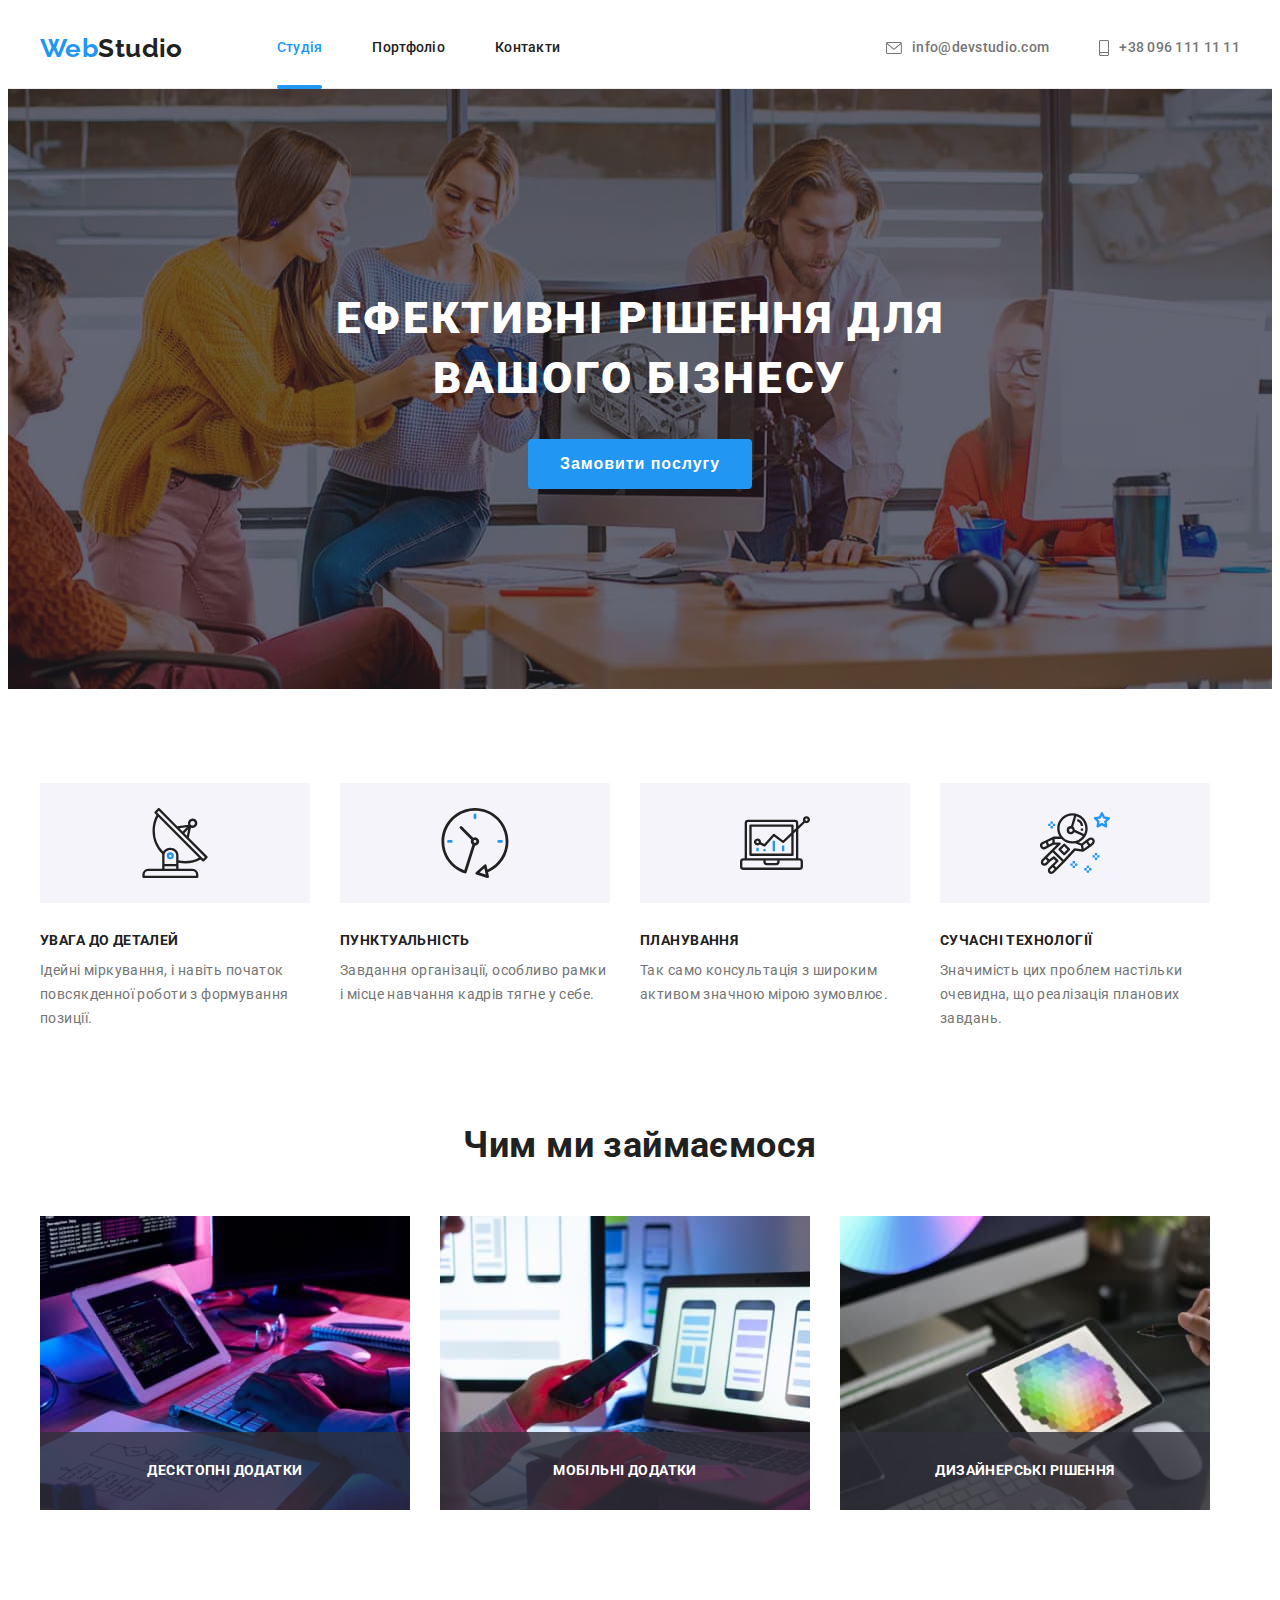
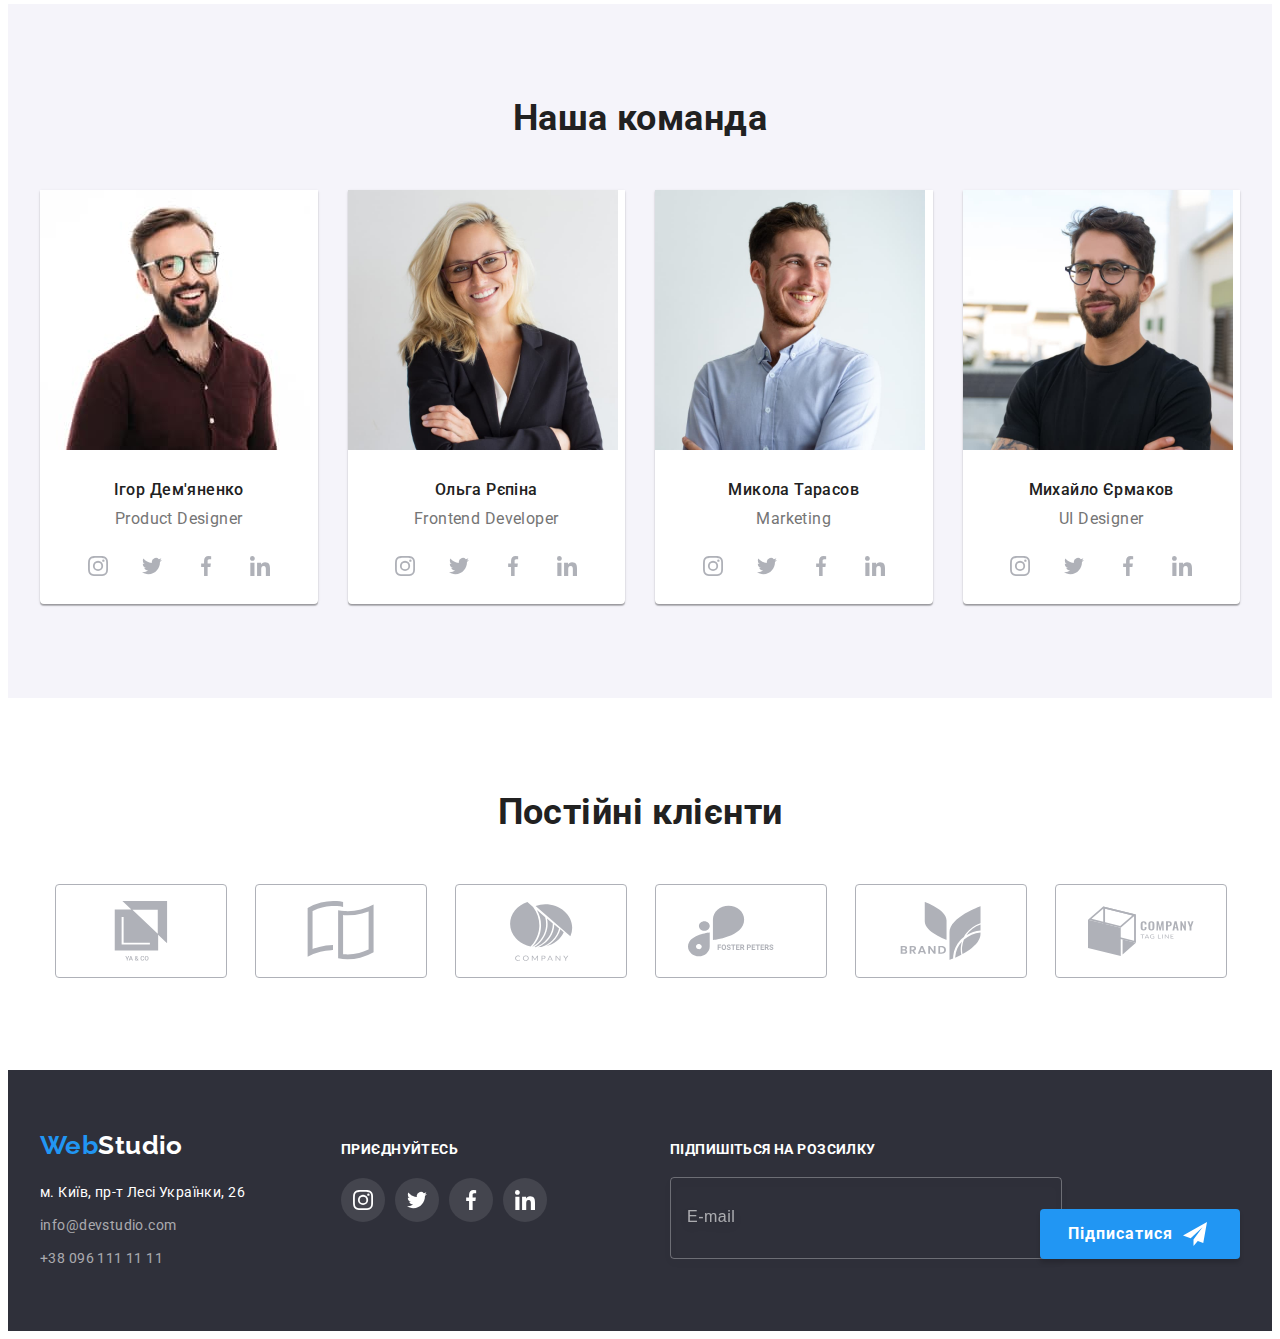
==== index.html @ bb5ab723 "work" ====
<!DOCTYPE html>
<html lang="uk">
  <head>
    <meta charset="UTF-8" />
    <meta http-equiv="X-UA-Compatible" content="IE=edge" />
    <meta name="viewport" content="width=device-width, initial-scale=1.0" />
    <title>WebStudio</title>
    <link
      href="https://fonts.googleapis.com/css2?family=Raleway:wght@700&family=Roboto:wght@400;500;700;900&display=swap"
      rel="stylesheet"
    />
    <link
      rel="stylesheet"
      href="https://cdnjs.cloudflare.com/ajax/libs/modern-normalize/1.1.0/modern-normalize.min.css"
      integrity="sha512-wpPYUAdjBVSE4KJnH1VR1HeZfpl1ub8YT/NKx4PuQ5NmX2tKuGu6U/JRp5y+Y8XG2tV+wKQpNHVUX03MfMFn9Q=="
      crossorigin="anonymous"
      referrerpolicy="no-referrer"
    />
    <link rel="stylesheet" href="./css/main.min.css" />
    <!-- <link rel="stylesheet" href="./css/styles.css" /> -->
  </head>
  <body>
    <header class="header">
      <div class="container">
        <!-- Navigation part -->
        <nav class="site-nav navigation">
          <a href="./index.html" class="logo header-logo"
            >Web<span class="logo-part">Studio</span></a
          >
          <ul class="site-nav__list list">
            <li class="item">
              <a href="./index.html" class="site-nav__link link current">Студія</a>
            </li>
            <li class="site-nav__item">
              <a href="./portfolio.html" class="site-nav__link link">Портфоліо</a>
            </li>
            <li class="site-nav__item"><a href="" class="site-nav__link link">Контакти</a></li>
          </ul>
        </nav>
        <div class="contact header-contact">
          <ul class="contact__list list">
            <li>
              <a href="mailto:info@devstudio.com" class="contact__link link">
                <svg width="16" height="12" class="contact__icons">
                  <use href="./images/icons.svg#icon-envelope"></use></svg
                >info@devstudio.com</a
              >
            </li>
            <li>
              <a href="tel:+380961111111" class="contact__link link"
                ><svg width="10" height="16" class="contact__icons">
                  <use href="./images/icons.svg#icon-smartphone"></use></svg
                >+38 096 111 11 11</a
              >
            </li>
          </ul>
        </div>
      </div>
    </header>
    <!---- Hero ---->
    <main class="main-part">
      <section class="section hero overlay">
        <div class="container">
          <h1 class="hero__title">Ефективні рішення для вашого бізнесу</h1>
          <button data-modal-open type="button" class="hero__btn">Замовити послугу</button>
        </div>
      </section>
      <!-- Features -->
      <section class="section">
        <div class="container">
          <h2 class="visually-hidden">Особливості</h2>
          <ul class="feature__list list">
            <li class="feature__item">
              <div class="feature__icon">
                <svg width="70" height="70">
                  <use href="./images/icons.svg#icon-antenna"></use>
                </svg>
              </div>
              <h3 class="feature__title">УВАГА ДО ДЕТАЛЕЙ</h3>
              <p class="feature__text">
                Ідейні міркування, і навіть початок повсякденної роботи з формування позиції.
              </p>
            </li>
            <li class="feature__item">
              <div class="feature__icon">
                <svg width="70" height="70">
                  <use href="./images/icons.svg#icon-clock"></use>
                </svg>
              </div>
              <h3 class="feature__title">ПУНКТУАЛЬНІСТЬ</h3>
              <p class="feature__text">
                Завдання організації, особливо рамки і місце навчання кадрів тягне у себе.
              </p>
            </li>
            <li class="feature__item">
              <div class="feature__icon">
                <svg width="70" height="70">
                  <use href="./images/icons.svg#icon-diagram"></use>
                </svg>
              </div>
              <h3 class="feature__title">ПЛАНУВАННЯ</h3>
              <p class="feature__text">
                Так само консультація з широким активом значною мірою зумовлює.
              </p>
            </li>
            <li class="feature__item">
              <div class="feature__icon">
                <svg width="70" height="70">
                  <use href="./images/icons.svg#icon-astronaut"></use>
                </svg>
              </div>
              <h3 class="feature__title">СУЧАСНІ ТЕХНОЛОГІЇ</h3>
              <p class="feature__text">
                Значимість цих проблем настільки очевидна, що реалізація планових завдань.
              </p>
            </li>
          </ul>
        </div>
      </section>
      <!----- Work ----->
      <section class="section work">
        <div class="container">
          <h2 class="section__title title">Чим ми займаємося</h2>
          <ul class="work-list list">
            <li class="work-list__card">
              <div class="work-list__box">
                <img src="./images/img1.jpg" alt="десктопні додатки" width="370" height="294" />
                <p class="work-list__label">Десктопні додатки</p>
              </div>
            </li>
            <li class="work-list__card">
              <div class="work-list__box">
                <img src="./images/img2.jpg" alt="мобільні додатки" width="370" height="294" />
                <p class="work-list__label">Мобільні додатки</p>
              </div>
            </li>
            <li class="work-list__card">
              <div class="work-list__box">
                <img src="./images/img3.jpg" alt="дизайнерські рішення" width="370" height="294" />
                <p class="work-list__label">Дизайнерські рішення</p>
              </div>
            </li>
          </ul>
        </div>
      </section>
      <!------ Command ------>
      <section class="section command">
        <div class="container">
          <h2 class="section__title command__title">Наша команда</h2>
          <ul class="command__list list">
            <li class="command__item">
              <img src="./images/faces/img1.jpg" alt="1 член команди" width="270" />
              <div class="user">
                <h3 class="command__member">Ігор Дем'яненко</h3>
                <p lang="en" class="command__position">Product Designer</p>
                <ul class="command-soc-list list">
                  <li class="command-soc-items">
                    <a href="#" class="command-soc-link link">
                      <svg width="20" height="20" class="command-soc-icons">
                        <use href="./images/icons.svg#icon-instagram"></use>
                      </svg>
                    </a>
                  </li>
                  <li class="command-soc-items">
                    <a href="#" class="command-soc-link link">
                      <svg width="20" height="20" class="command-soc-icons">
                        <use href="./images/icons.svg#icon-twitter"></use>
                      </svg>
                    </a>
                  </li>
                  <li class="command-soc-items">
                    <a href="#" class="command-soc-link link">
                      <svg width="20" height="20" class="command-soc-icons">
                        <use href="./images/icons.svg#icon-facebook"></use>
                      </svg>
                    </a>
                  </li>
                  <li class="command-soc-items">
                    <a href="#" class="command-soc-link link">
                      <svg width="20" height="20" class="command-soc-icons">
                        <use href="./images/icons.svg#icon-linkedin"></use>
                      </svg>
                    </a>
                  </li>
                </ul>
              </div>
            </li>
            <li class="command__item">
              <img src="./images/faces/img2.jpg" alt="2 член команди" width="270" />
              <div class="user">
                <h3 class="command__member">Ольга Рєпіна</h3>
                <p lang="en" class="command__position">Frontend Developer</p>

                <ul class="command-soc-list list">
                  <li class="command-soc-items">
                    <a href="#" class="command-soc-link link">
                      <svg width="20" height="20" class="command-soc-icons">
                        <use href="./images/icons.svg#icon-instagram"></use>
                      </svg>
                    </a>
                  </li>
                  <li class="command-soc-items">
                    <a href="#" class="command-soc-link link">
                      <svg width="20" height="20" class="command-soc-icons">
                        <use href="./images/icons.svg#icon-twitter"></use>
                      </svg>
                    </a>
                  </li>
                  <li class="command-soc-items">
                    <a href="#" class="command-soc-link link">
                      <svg width="20" height="20" class="command-soc-icons">
                        <use href="./images/icons.svg#icon-facebook"></use>
                      </svg>
                    </a>
                  </li>
                  <li class="command-soc-items">
                    <a href="#" class="command-soc-link link">
                      <svg width="20" height="20" class="command-soc-icons">
                        <use href="./images/icons.svg#icon-linkedin"></use>
                      </svg>
                    </a>
                  </li>
                </ul>
              </div>
            </li>
            <li class="command__item">
              <img src="./images/faces/img3.jpg" alt="3 член команди" width="270" />
              <div class="user">
                <h3 class="command__member">Микола Тарасов</h3>
                <p lang="en" class="command__position">Marketing</p>

                <ul class="command-soc-list list">
                  <li class="command-soc-items">
                    <a href="#" class="command-soc-link link">
                      <svg width="20" height="20" class="command-soc-icons">
                        <use href="./images/icons.svg#icon-instagram"></use>
                      </svg>
                    </a>
                  </li>
                  <li class="command-soc-items">
                    <a href="#" class="command-soc-link link">
                      <svg width="20" height="20" class="command-soc-icons">
                        <use href="./images/icons.svg#icon-twitter"></use>
                      </svg>
                    </a>
                  </li>
                  <li class="command-soc-items">
                    <a href="#" class="command-soc-link link">
                      <svg width="20" height="20" class="command-soc-icons">
                        <use href="./images/icons.svg#icon-facebook"></use>
                      </svg>
                    </a>
                  </li>
                  <li class="command-soc-items">
                    <a href="#" class="command-soc-link link">
                      <svg width="20" height="20" class="command-soc-icons">
                        <use href="./images/icons.svg#icon-linkedin"></use>
                      </svg>
                    </a>
                  </li>
                </ul>
              </div>
            </li>
            <li class="command__item">
              <img src="./images/faces/img4.jpg" alt="4 член команди" width="270" />
              <div class="user">
                <h3 class="command__member">Михайло Єрмаков</h3>
                <p lang="en" class="command__position">UI Designer</p>

                <ul class="command-soc-list list">
                  <li class="command-soc-items">
                    <a href="#" class="command-soc-link link">
                      <svg width="20" height="20" class="command-soc-icons">
                        <use href="./images/icons.svg#icon-instagram"></use>
                      </svg>
                    </a>
                  </li>
                  <li class="command-soc-items">
                    <a href="#" class="command-soc-link link">
                      <svg width="20" height="20" class="command-soc-icons">
                        <use href="./images/icons.svg#icon-twitter"></use>
                      </svg>
                    </a>
                  </li>
                  <li class="command-soc-items">
                    <a href="#" class="command-soc-link link">
                      <svg width="20" height="20" class="command-soc-icons">
                        <use href="./images/icons.svg#icon-facebook"></use>
                      </svg>
                    </a>
                  </li>
                  <li class="command-soc-items">
                    <a href="#" class="command-soc-link link">
                      <svg width="20" height="20" class="command-soc-icons">
                        <use href="./images/icons.svg#icon-linkedin"></use>
                      </svg>
                    </a>
                  </li>
                </ul>
              </div>
            </li>
          </ul>
        </div>
      </section>
      <!----- Regular customers ----->
      <section class="section clients">
        <div class="container">
          <h2 class="section__title">Постійні клієнти</h2>
          <ul class="clients__list list">
            <li class="clients__item">
              <a href="#" class="clients__link link"
                ><svg width="106" height="60" class="clients__icons">
                  <use href="./images/icons.svg#icon-client-1"></use></svg
              ></a>
            </li>
            <li class="clients__item">
              <a href="#" class="clients__link link"
                ><svg width="106" height="60" class="clients__icons">
                  <use href="./images/icons.svg#icon-client-2"></use></svg
              ></a>
            </li>
            <li class="clients__item">
              <a href="#" class="clients__link link"
                ><svg width="106" height="60" class="clients__icons">
                  <use href="./images/icons.svg#icon-client-3"></use></svg
              ></a>
            </li>
            <li class="clients__item">
              <a href="#" class="clients__link link"
                ><svg width="106" height="60" class="clients__icons">
                  <use href="./images/icons.svg#icon-client-4"></use></svg
              ></a>
            </li>
            <li class="clients__item">
              <a href="#" class="clients__link link"
                ><svg width="106" height="60" class="clients__icons">
                  <use href="./images/icons.svg#icon-client-5"></use></svg
              ></a>
            </li>
            <li class="clients__item">
              <a href="#" class="clients__link link"
                ><svg width="106" height="60" class="clients__icons">
                  <use href="./images/icons.svg#icon-client-6"></use></svg
              ></a>
            </li>
          </ul>
        </div>
      </section>
    </main>
    <!-- Футер -->
    <footer class="footer">
      <div class="container container-position">
        <div class="address position">
          <a href="./index.html" class="logo footer-logo"
            >Web<span class="logo-part logo-part--secondary-color">Studio</span></a
          >
          <address class="address">
            <ul class="address__list list">
              <li>
                <a
                  href="https://goo.gl/maps/gvaD3csY2YhePkUS9"
                  target="_blank"
                  rel="noreferrer noopener"
                  class="address__location"
                  >м. Київ, пр-т Лесі Українки, 26
                </a>
              </li>
              <li>
                <a href="mailto:info@devstudio.com" class="footer-contact">info@devstudio.com</a>
              </li>
              <li><a href="tel:+380961111111" class="footer-contact">+38 096 111 11 11</a></li>
            </ul>
          </address>
        </div>

        <div class="social-links">
          <h3 class="social-title">Приєднуйтесь</h3>
          <ul class="social-list list">
            <li class="social-items">
              <a href="#" class="social-link link">
                <svg width="20" height="20" class="social-icons">
                  <use href="./images/icons.svg#icon-instagram"></use>
                </svg>
              </a>
            </li>
            <li class="social-items">
              <a href="#" class="social-link link">
                <svg width="20" height="20" class="social-icons">
                  <use href="./images/icons.svg#icon-twitter"></use>
                </svg>
              </a>
            </li>
            <li class="social-items">
              <a href="#" class="social-link link">
                <svg width="20" height="20" class="social-icons">
                  <use href="./images/icons.svg#icon-facebook"></use>
                </svg>
              </a>
            </li>
            <li class="social-items">
              <a href="#" class="social-link link">
                <svg width="20" height="20" class="social-icons">
                  <use href="./images/icons.svg#icon-linkedin"></use>
                </svg>
              </a>
            </li>
          </ul>
        </div>
        <!--------- Форма розсилки ------->
        <div class="subscribe footer-subscribe">
          <form class="subscribe__form">
            <label for="email" class="subscribe__field">
              <b class="subscribe__label">Підпишіться на розсилку</b>
              <input class="subscribe__input" type="email" name="email" placeholder="E-mail"
            /></label>
            <button class="submit-btn" type="submit">
              Підписатися
              <svg width="24" height="24" class="submit-icon">
                <use href="./images/icons.svg#icon-send"></use>
              </svg>
            </button>
          </form>
        </div>
      </div>
    </footer>
    <!---------- Backdrop -------->
    <div class="backdrop is-hidden" data-modal>
      <div class="modal">
        <button data-modal-close type="button" class="close-tag">
          <svg width="18" height="18" class="close-icon">
            <use href="./images/icons.svg#icon-close"></use>
          </svg>
        </button>
        <h3 class="modal-heading">Залиште свої дані, ми вам передзвонимо</h3>
        <form class="form" autocomplete="off">
          <div class="modal-input-group">
            <label class="input-label" for="name">Ім'я</label>
            <div class="modal-input-wrapper">
              <input type="name" class="modal-input" name="name" id="name" />
              <svg width="18" height="18" class="modal-input-icon">
                <use href="./images/icons.svg#icon-person"></use>
              </svg>
            </div>
          </div>

          <div class="modal-input-group">
            <label class="input-label" for="email">Пошта</label>
            <div class="modal-input-wrapper">
              <input type="email" class="modal-input" name="email" id="email" />
              <svg width="18" height="18" class="modal-input-icon">
                <use href="./images/icons.svg#icon-email"></use>
              </svg>
            </div>
          </div>

          <div class="modal-input-group">
            <label class="input-label" for="tel">Телефон</label>
            <div class="modal-input-wrapper">
              <input type="tel" class="modal-input" name="tel" id="tel" />
              <svg width="18" height="18" class="modal-input-icon">
                <use href="./images/icons.svg#icon-phone"></use>
              </svg>
            </div>
          </div>
          <div class="modal-input-group textarea-input">
            <label class="input-label" for="comment">Коментар</label>
            <textarea
              class="modal-text"
              name="comment"
              id="comment"
              placeholder="Введіть текст"
            ></textarea>
          </div>
          <div class="modal-checkbox-group">
            <label class="checkbox-label">
              <input class="checkbox-input" type="checkbox" name="checkbox-input" checked />
              <span class="icon"></span>Погоджуюся з розсилкою та приймаю
              <span class="policy-link"
                ><a href="#" class="checkbox-link"> Умови договору</a></span
              ></label
            >
          </div>
          <button class="modal-submit-btn" type="submit">Відправити</button>
        </form>
      </div>
    </div>
    <script src="./js/modal.js"></script>
  </body>
</html>
---- css/main.min.css ----
p,h1,h2,h3,h4,h5,h6{margin:0px}ul{margin:0px}.list{margin:0px;padding:0px;list-style:none}.link{text-decoration:none;color:inherit}img{display:block;max-width:100%;height:auto}body{color:var(--primary-text-color);background-color:var(--main-background-color);font-family:"Roboto","Raleway",sans-serif;font-size:14px;line-height:1.71;letter-spacing:.03em}:root{--primary-text-color: #212121;--secondary-text-color: #ffffff;--third-text-color: #afb1b8;--accent-color: #2196f3;--text-color: #757575;--main-background-color: #ffffff;--secondary-background-color: #2f303a;--third-background-color: #f5f4fa;--label-background-color: rgba(47, 48, 58, 0.8);--border-color: #eeeeee;--info-color: rgba(255, 255, 255, 0.6);--cubic-bezier: 250ms cubic-bezier(0.4, 0, 0.2, 1);--main-padding: 94px}.visually-hidden{position:absolute;width:1px;height:1px;margin:-1px;border:0;padding:0;white-space:nowrap;overflow:hidden}.header{border-bottom:1px solid #ececec}.header .container{display:flex;align-items:center}.header-contact{margin-left:auto}.contact__list{display:flex;gap:50px}.contact__link{color:var(--text-color);text-decoration:none;font-weight:500;line-height:1.14;letter-spacing:.02em;display:flex;padding:32px 0;align-items:center;transition:color var(--cubic-bezier)}.contact__link:hover,.contact__link:focus{color:var(--accent-color)}.contact__icons{fill:currentColor;margin-right:10px}.logo{color:var(--accent-color);text-decoration:none;font-family:"Raleway";font-weight:700;font-size:26px;line-height:1.19}.header-logo{display:flex;margin-right:94px}.logo-part{color:var(--primary-text-color);text-decoration:none}.logo-part--secondary-color{color:var(--secondary-text-color)}.footer-logo{display:block;margin-bottom:20px}.navigation{display:flex;align-items:center}.site-nav__list{display:flex}.site-nav__list>li:not(:last-child){margin-right:50px}.site-nav__link{font-weight:500;line-height:1.14;letter-spacing:.02em;display:block;padding:32px 0;transition:color var(--cubic-bezier)}.site-nav__link:hover,.site-nav__link:focus{color:var(--accent-color)}.current{color:var(--accent-color);position:relative}.current::after{content:"";position:absolute;bottom:-1px;right:0;width:100%;height:4px;background-color:var(--accent-color);border-radius:2px}.container{width:1200px;padding:0px 15px;margin:0 auto}.section{padding:var(--main-padding) 0}.section__link{font-weight:500;line-height:1.14;letter-spacing:.02em}.section__title{font-size:36px;line-height:1.16;text-align:center;margin-bottom:50px}.buttons-list{list-style:none;display:flex;justify-content:center;padding:0;margin-bottom:50px;gap:8px}.btn{border-radius:4px;border:none;padding:6px 22px;color:var(--primary-text-color);background:var(--third-background-color);cursor:pointer;font-size:16px;line-height:1.62;font-weight:500;font-family:inherit;transition:color var(--cubic-bezier),background var(--cubic-bezier),box-shadow var(--cubic-bezier)}.btn:hover,.btn:focus{color:var(--secondary-text-color);background:var(--accent-color);box-shadow:0px 3px 1px rgba(0,0,0,.1),0px 1px 2px rgba(0,0,0,.08),0px 2px 2px rgba(0,0,0,.12)}.hero{background-color:var(--secondary-background-color);padding:200px 0}.hero__title{color:var(--secondary-text-color);font-weight:900;font-size:44px;line-height:1.36;text-align:center;letter-spacing:.06em;text-transform:uppercase;display:block;margin:0 auto;max-width:696px;margin-bottom:30px}.hero__btn{border:none;color:var(--secondary-text-color);background-color:var(--accent-color);font-weight:700;font-size:16px;line-height:1.88;letter-spacing:.06em;border-radius:4px;cursor:pointer;display:block;margin:0 auto;padding:10px 32px}.overlay{background:#c4c4c4;max-width:1600px;margin-left:auto;margin-right:auto;background-image:linear-gradient(to right, rgba(47, 48, 58, 0.4), rgba(47, 48, 58, 0.4)),url(../images/overlay.jpg);background-size:cover;background-position:center;background-repeat:no-repeat}.feature__list{display:flex}.feature__item:not(:last-child){margin-right:30px}.feature__icon{background-color:var(--third-background-color);width:270px;height:120px;margin-bottom:30px;display:flex;justify-content:center;align-items:center}.feature__title{font-size:14px;line-height:1.14;text-transform:uppercase;margin-bottom:10px}.feature__text{color:var(--text-color);max-width:270px}.work{padding-top:0px}.work-list{display:flex}.work-list>li:not(:last-child){margin-right:30px}.work-list__box{position:relative}.work-list__label{position:absolute;bottom:0;padding-top:27px;padding-bottom:27px;width:100%;font-weight:700;font-size:14px;line-height:1,14;text-align:center;letter-spacing:.03em;text-transform:uppercase;color:#fff;background-color:var(--label-background-color)}.command{background-color:#f5f4fa}.command__member{font-weight:500;font-size:16px;line-height:1.19;text-align:center;margin-bottom:10px}.command__position{color:var(--text-color);font-size:16px;line-height:1.19;text-align:center;margin-bottom:16px}.command__item{background-color:var(--main-background-color);flex-basis:calc((100% - 60px)/3);box-shadow:0px 1px 3px rgba(0,0,0,.12),0px 1px 1px rgba(0,0,0,.14),0px 2px 1px rgba(0,0,0,.2);border-radius:0px 0px 4px 4px}.user{padding-top:30px;padding-bottom:16px}.command-soc-list{display:flex;justify-content:center;align-items:center;gap:10px}.command-soc-items{width:44px;height:44px}.command-soc-link{fill:#afb1b8;width:100%;height:100%;border-radius:50%;background-color:var(--secondary-text-color);display:flex;justify-content:center;align-items:center;transition:background-color var(--cubic-bezier),fill var(--cubic-bezier)}.command-soc-link:hover,.command-soc-link:focus{background-color:var(--accent-color);fill:var(--secondary-text-color)}.command__list{display:flex}.command__list>li:not(:last-child){margin-right:30px}.clients{background-color:var(--main-background-color)}.clients__list{display:flex;justify-content:center;align-items:center;gap:30px}.clients__item{width:170px;height:92px}.clients__link{width:100%;height:100%;display:flex;justify-content:center;align-items:center;fill:var(--third-text-color);border:1px solid var(--third-text-color);border-radius:4px;transition:border-color var(--cubic-bezier),fill var(--cubic-bezier)}.clients__link:hover,.clients__link:focus,.clients__link:hover .clients-icons,.clients__link:focus .clients-icons{border-color:var(--accent-color);fill:var(--accent-color)}.footer{background:var(--secondary-background-color);padding:60px 0}.container-position{display:flex;align-items:baseline}.position{justify-content:center;align-items:center;min-width:231px;margin-right:70px}.address{font-style:normal}.address__list{display:flex;flex-direction:column;gap:9px}.address__location{color:var(--secondary-text-color);text-decoration:none}.footer-contact{color:var(--info-color);text-decoration:none;transition:color var(--cubic-bezier)}.footer-contact:hover,.footer-contact:focus{color:var(--accent-color)}.social-title{font-size:14px;line-height:1.14;text-transform:uppercase;color:var(--secondary-text-color);margin-bottom:20px}.social-list{display:flex;gap:10px}.social-items{width:44px;height:44px;background-color:rgba(255,255,255,.1);border-radius:50%}.social-link{width:100%;height:100%;border-radius:50%;display:flex;justify-content:center;align-items:center;margin-top:72px 0;transition:background-color var(--cubic-bezier)}.social-link:hover,.social-link:focus{background-color:var(--accent-color)}.social-icons{fill:var(--secondary-text-color)}.footer-subscribe{margin-right:0;margin-left:auto}.subscribe__form{position:relative;display:inline-flex;flex-direction:column;min-width:570px}.subscribe__field{display:flex;flex-direction:column}.subscribe__label{margin-bottom:20px;font-size:14px;line-height:1.15;letter-spacing:.03em;text-transform:uppercase;color:var(--secondary-text-color)}.subscribe__input{display:block;padding:15px 16px;margin-right:12px;max-width:358px;min-height:50px;background-color:rgba(0,0,0,0);border:1px solid rgba(255,255,255,.3);filter:drop-shadow(0px 4px 4px rgba(0, 0, 0, 0.15));border-radius:4px;color:var(--secondary-text-color)}.subscribe__input::-moz-placeholder{font-size:16px;line-height:1.25;display:flex;align-items:center;letter-spacing:.03em;color:rgba(255,255,255,.6)}.subscribe__input:-ms-input-placeholder{font-size:16px;line-height:1.25;display:flex;align-items:center;letter-spacing:.03em;color:rgba(255,255,255,.6)}.subscribe__input::placeholder{font-size:16px;line-height:1.25;display:flex;align-items:center;letter-spacing:.03em;color:rgba(255,255,255,.6)}.submit-btn{position:absolute;right:0;bottom:0;width:200px;height:50px;padding:10px 28px;font-family:inherit;font-weight:700;font-size:16px;line-height:1.88;letter-spacing:.06em;align-items:center;text-align:center;cursor:pointer;color:var(--secondary-text-color);background-color:var(--accent-color);box-shadow:0px 4px 4px rgba(0,0,0,.15);border:rgba(0,0,0,0);border-radius:4px;display:flex;transition:background-color var(--cubic-bezier)}.submit-btn:hover,.submit-btn:focus{background-color:blue}.submit-icon{fill:currentColor;margin-left:10px}.backdrop{position:fixed;top:0;left:0;width:100%;height:100%;background-color:rgba(0,0,0,.2);opacity:1;visibility:visible;transition:opacity var(--cubic-bezier),visibility var(--cubic-bezier)}.modal{position:absolute;top:50%;left:50%;transform:translate(-50%, -50%) scale(1) rotate(0);transition:transform var(--cubic-bezier);padding:40px;width:528px;background-color:var(--main-background-color);box-shadow:0px 1px 3px rgba(0,0,0,.12),0px 1px 1px rgba(0,0,0,.14),0px 2px 1px rgba(0,0,0,.2);border-radius:4px}.modal-heading{font-size:20px;line-height:1.15;text-align:center;letter-spacing:.03em;color:var(--primary-text-color);margin-bottom:12px}.backdrop.is-hidden .modal{transform:translate(-50%, -50%) scale(0) rotate(-180deg)}.close-tag{position:absolute;width:30px;height:30px;top:8px;right:8px;border:1px solid rgba(0,0,0,.1);border-radius:50%;display:flex;justify-content:center;align-items:center;background-color:var(--main-background-color);transition:fill var(--cubic-bezier)}.close-tag:hover,.close-tag:focus{fill:var(--accent-color)}.is-hidden{opacity:0;pointer-events:none;visibility:hidden}.modal-input-group{margin-bottom:10px}.modal-input-group label{display:block;margin-bottom:4px}.input-label{display:block;width:100%;bottom:0;font-size:12px;line-height:1.16;letter-spacing:.01em;color:var(--text-color)}.modal-input{display:inline-block;width:100%;height:40px;border:1px solid rgba(33,33,33,.2);border-radius:4px;outline:none;padding-left:42px;transition:border-color var(--cubic-bezier)}.modal-input:focus,.modal-input:focus+.modal-input-icon{border-color:var(--accent-color);fill:var(--accent-color)}.textarea-input{margin-bottom:20px}.modal-text{display:block;width:100%;height:120px;resize:none;padding:12px 16px;border:1px solid rgba(33,33,33,.2);border-radius:4px;outline:none;transition:border-color var(--cubic-bezier)}.modal-text:focus{border-color:var(--accent-color)}.modal-input-wrapper{position:relative}.modal-input-icon{position:absolute;top:50%;left:12px;transform:translateY(-50%);transition:fill var(--cubic-bezier)}.modal-checkbox-group{margin-bottom:30px}.checkbox-link{color:var(--accent-color);margin-left:2px}.checkbox-input{-webkit-appearance:none;-moz-appearance:none;appearance:none;position:absolute;transition:border-color var(--cubic-bezier),background-color var(--cubic-bezier)}.checkbox-input:checked+.icon{border-color:var(--accent-color);background-color:var(--accent-color);background-image:url("../images/icon-check.svg");background-size:contain;background-origin:border-box}.checkbox-label{display:flex;align-items:center;justify-content:center;font-weight:400;color:var(--text-color)}.icon{display:inline-block;width:16px;height:15px;border:2px solid #000;border-radius:4px;margin-right:10px;transition:background-image var(--cubic-bezier)}.modal-submit-btn{width:200px;height:50px;padding:10px 52px;font-weight:700;font-size:16px;line-height:1.88;letter-spacing:.06em;color:var(--secondary-text-color);background-color:var(--accent-color);box-shadow:0px 4px 4px rgba(0,0,0,.15);border:rgba(0,0,0,0);border-radius:4px;cursor:pointer;display:block;margin:0 auto}/*# sourceMappingURL=main.min.css.map */
---- css/styles.css ----
:root {
  --primary-text-color: #212121;
  --secondary-text-color: #ffffff;
  --third-text-color: #afb1b8;
  --accent-color: #2196f3;
  --text-color: #757575;
  --main-background-color: #ffffff;
  --secondary-background-color: #2f303a;
  --third-background-color: #f5f4fa;
  --label-background-color: rgba(47, 48, 58, 0.8);
  --border-color: #eeeeee;
  --info-color: rgba(255, 255, 255, 0.6);

  --cubic-bezier: 250ms cubic-bezier(0.4, 0, 0.2, 1);

  --main-padding: 94px;
}
/* ----- Reset ---- */

.list {
  margin: 0px;
  padding: 0px;
  list-style: none;
}
.link {
  text-decoration: none;
  color: inherit;
}
img {
  display: block;
  max-width: 100%;
  height: auto;
}
body {
  color: var(--primary-text-color);
  background-color: var(--main-background-color);

  font-family: 'Roboto', 'Raleway', sans-serif;
  font-size: 14px;
  line-height: 1.71;
  letter-spacing: 0.03em;
}
/* -------- universal classes ------------*/
.container {
  width: 1200px;
  padding: 0px 15px;
  margin: 0 auto;
}

.nav-link,
.section-link {
  font-weight: 500;
  line-height: 1.14;
  letter-spacing: 0.02em;
}
.section {
  padding: var(--main-padding) 0;
}
.section-title {
  font-size: 36px;
  line-height: 1.16;
  text-align: center;
  margin-bottom: 50px;
}
.feature-title,
.social-title {
  font-size: 14px;
  line-height: 1.14;
  text-transform: uppercase;
  margin-bottom: 10px;
}
.buttons-list {
  list-style: none;
  display: flex;
  justify-content: center;
  padding: 0;
  margin-bottom: 50px;
  gap: 8px;
}
/* .buttons-list > li:not(:last-child) {
  margin-right: 8px;
} */

/* ------ Hide headers -------*/
.visually-hidden {
  position: absolute;
  width: 1px;
  height: 1px;
  margin: -1px;
  border: 0;
  padding: 0;
  white-space: nowrap;
  overflow: hidden;
}
/* --------- Header ----------*/

/* ------ Navigation part ------- */
.nav {
  display: flex;
  align-items: center;
}

.nav-list {
  display: flex;
}

.nav-list > li:not(:last-child) {
  margin-right: 50px;
}

.nav-link {
  display: block;
  padding: 32px 0;
  transition: color var(--cubic-bezier);
}
.nav-link:hover,
.nav-link:focus {
  color: var(--accent-color);
}
.nav-link.current {
  color: var(--accent-color);
}
.current::after {
  content: '';
  position: absolute;
  bottom: -1px;
  right: 0;
  width: 100%;
  height: 4px;
  background-color: var(--accent-color);
  border-radius: 2px;
}
/* ------- Hero -------- */
.hero {
  background-color: var(--secondary-background-color);
  padding: 200px 0;
}
.hero-title {
  color: var(--secondary-text-color);
  font-weight: 900;
  font-size: 44px;
  line-height: 1.36;
  text-align: center;
  letter-spacing: 0.06em;
  text-transform: uppercase;

  display: block;
  margin: 0 auto;
  max-width: 696px;
  margin-bottom: 30px;
}
.hero-btn {
  border: none;
  color: var(--secondary-text-color);
  background-color: var(--accent-color);

  font-weight: 700;
  font-size: 16px;
  line-height: 1.88;
  letter-spacing: 0.06em;
  border-radius: 4px;

  cursor: pointer;
  display: block;
  margin: 0 auto;
  padding: 10px 32px;
}

/* ----- Overlay ------ */
.overlay {
  background: #c4c4c4;
  max-width: 1600px;
  margin-left: auto;
  margin-right: auto;
  background-image: linear-gradient(to right, rgba(47, 48, 58, 0.4), rgba(47, 48, 58, 0.4)),
    url(../images/overlay.jpg);
  background-size: cover;
  background-position: center;
  background-repeat: no-repeat;
}
/* ------- Work -------- */
.work {
  padding-top: 0px;
}
.work-list {
  display: flex;
}
.work-list > li:not(:last-child) {
  margin-right: 30px;
}
.img-box {
  position: relative;
}
.label {
  position: absolute;
  bottom: 0;
  padding-top: 27px;
  padding-bottom: 27px;
  width: 100%;
  font-weight: 700;
  font-size: 14px;
  line-height: 1, 14;
  text-align: center;
  letter-spacing: 0.03em;
  text-transform: uppercase;

  color: #ffffff;
  background-color: var(--label-background-color);
}

/* -------- Features --------------- */
.features-list {
  display: flex;
}
.feature-item:not(:last-child) {
  margin-right: 30px;
}
.feature-svg {
  background-color: var(--third-background-color);
  width: 270px;
  height: 120px;
  margin-bottom: 30px;
  display: flex;
  justify-content: center;
  align-items: center;
}
.feature-text {
  color: var(--text-color);
  max-width: 270px;
}
/* ---------------- Command ------------------ */
.command {
  background-color: #f5f4fa;
}
.user {
  padding-top: 30px;
  padding-bottom: 16px;
}
.command-member {
  font-weight: 500;
  font-size: 16px;
  line-height: 1.19;
  text-align: center;
}
.command-position {
  color: var(--text-color);
  font-size: 16px;
  line-height: 1.19;
  text-align: center;
  margin-bottom: 16px;
}
.command-soc-list {
  display: flex;
  justify-content: center;
  align-items: center;
  gap: 10px;
}
.command-soc-items {
  width: 44px;
  height: 44px;
}
.command-soc-link {
  fill: #afb1b8;
  width: 100%;
  height: 100%;
  border-radius: 50%;
  background-color: var(--secondary-text-color);
  display: flex;
  justify-content: center;
  align-items: center;

  transition: background-color var(--cubic-bezier), fill var(--cubic-bezier);
}
.command-soc-link:hover,
.command-soc-link:focus {
  background-color: var(--accent-color);
  fill: var(--secondary-text-color);
}
.command-list {
  display: flex;
}
.command-list > li:not(:last-child) {
  margin-right: 30px;
}
.command-item {
  background-color: var(--main-background-color);
  flex-basis: calc((100% - 60px) / 3);
  box-shadow: 0px 1px 3px rgba(0, 0, 0, 0.12), 0px 1px 1px rgba(0, 0, 0, 0.14),
    0px 2px 1px rgba(0, 0, 0, 0.2);
  border-radius: 0px 0px 4px 4px;
}
.command-member {
  margin-bottom: 10px;
}

/* ------- Buttons ---------- */
.btn {
  border-radius: 4px;
  border: none;
  padding: 6px 22px;
  color: var(--primary-text-color);
  background: var(--third-background-color);
  cursor: pointer;
  font-size: 16px;
  line-height: 1.62;
  font-weight: 500;
  font-family: inherit;

  transition: color var(--cubic-bezier), background var(--cubic-bezier),
    box-shadow var(--cubic-bezier);
}
.btn:hover,
.btn:focus {
  color: var(--secondary-text-color);
  background: var(--accent-color);
  box-shadow: 0px 3px 1px rgba(0, 0, 0, 0.1), 0px 1px 2px rgba(0, 0, 0, 0.08),
    0px 2px 2px rgba(0, 0, 0, 0.12);
}
/*------- Regular customers -------*/
.clients {
  background-color: var(--main-background-color);
}
.clients-list {
  display: flex;
  justify-content: center;
  align-items: center;
  gap: 30px;
}
.clients-item {
  width: 170px;
  height: 92px;
}
.clients-link {
  width: 100%;
  height: 100%;
  display: flex;
  justify-content: center;
  align-items: center;
  fill: var(--third-text-color);
  border: 1px solid var(--third-text-color);
  border-radius: 4px;

  transition: border-color var(--cubic-bezier), fill var(--cubic-bezier);
}
.clients-link:hover,
.clients-link:focus,
.clients-link:hover .clients-icons,
.clients-link:focus .clients-icons {
  border-color: var(--accent-color);
  fill: var(--accent-color);
}
/* ------ Examples of projects ---------- */
.projects-list {
  display: flex;
  flex-wrap: wrap;
  justify-content: center;
  gap: 30px;
}
.project {
  padding: 20px 24px;
}
.project-title {
  font-size: 18px;
  line-height: 2;
  letter-spacing: 0.06em;
  margin-bottom: 4px;
}
.project-info {
  font-size: 16px;
  line-height: 1.88;
  color: var(--text-color);
}
.project-item {
  width: calc((100% - 60px) / 3);
  border: 1px solid #eeeeee;
}
.project-item:nth-child(3n) {
  margin-right: 0;
}
.project-link {
  display: block;
  transition: transform var(--cubic-bezier);
}
.project-link:hover,
.project-link:focus {
  box-shadow: 0px 1px 1px rgba(0, 0, 0, 0.12), 0px 4px 4px rgba(0, 0, 0, 0.06),
    1px 4px 6px rgba(0, 0, 0, 0.16);
}
.project-link:hover .project-overlay,
.project-link:focus .project-overlay {
  transform: translateY(0);
}
.project-thumb {
  position: relative;
  display: inline-flex;

  overflow: hidden;
}
.project-overlay {
  position: absolute;
  top: 0;
  left: 0;

  background-color: rgba(33, 150, 243, 0.9);

  transform: translateY(100%);
  transition: transform var(--cubic-bezier);
}
.project-desc {
  width: 100%;
  height: 100%;
  padding: 63px 24px;

  font-weight: 400;
  font-size: 18px;
  line-height: 1, 56;
  letter-spacing: 0.03em;

  color: var(--secondary-text-color);
}
/* ----------- Footer ------------- */
.footer {
  background: var(--secondary-background-color);
  padding: 60px 0;
}
.logfoot {
  display: block;
  margin-bottom: 20px;
}
.address {
  font-style: normal;
}
.address-list {
  display: flex;
  flex-direction: column;
  gap: 9px;
}
.address-location,
.logo-item {
  color: var(--secondary-text-color);

  text-decoration: none;
}
.footer-contact {
  color: var(--info-color);

  text-decoration: none;

  transition: color var(--cubic-bezier);
}
.footer-contact:hover,
.footer-contact:focus {
  color: var(--accent-color);
}
/* ------- Social-links ------ */

.social-links {
  margin-top: 72px 0;
}
.social-title {
  color: var(--secondary-text-color);
  margin-bottom: 20px;
}
.social-list {
  display: flex;
  gap: 10px;
}
.social-items {
  width: 44px;
  height: 44px;
  background-color: rgba(255, 255, 255, 0.1);
  border-radius: 50%;
}

.social-link {
  width: 100%;
  height: 100%;
  border-radius: 50%;
  display: flex;
  justify-content: center;
  align-items: center;

  transition: background-color var(--cubic-bezier);
}
.social-link:hover,
.social-link:focus {
  background-color: var(--accent-color);
}

.social-icons {
  fill: var(--secondary-text-color);
}
.container-position {
  display: flex;
  align-items: baseline;
}
.position {
  justify-content: center;
  align-items: center;
  min-width: 231px;
  margin-right: 70px;
}
/* ------------- Форма розсилки --------- */
.form-subscribe {
  position: relative;
  display: inline-flex;
  flex-direction: column;

  margin-right: 0;
  margin-left: auto;
  min-width: 570px;
}
.field-subscribe {
  display: flex;
  flex-direction: column;
}
.label-subscribe {
  margin-bottom: 20px;

  font-size: 14px;
  line-height: 1.15;
  letter-spacing: 0.03em;
  text-transform: uppercase;

  color: var(--secondary-text-color);
}
.input-subscribe {
  display: block;
  padding: 15px 16px;
  margin-right: 12px;

  max-width: 358px;
  min-height: 50px;

  background-color: transparent;
  border: 1px solid rgba(255, 255, 255, 0.3);
  filter: drop-shadow(0px 4px 4px rgba(0, 0, 0, 0.15));
  border-radius: 4px;
  color: var(--secondary-text-color);
}
.input-subscribe::placeholder {
  font-size: 16px;
  line-height: 1.25;

  display: flex;
  align-items: center;
  letter-spacing: 0.03em;

  color: rgba(255, 255, 255, 0.6);
}

.submit-btn {
  position: absolute;
  right: 0;
  bottom: 0;

  width: 200px;
  height: 50px;
  padding: 10px 28px;

  font-family: inherit;
  font-weight: 700;
  font-size: 16px;
  line-height: 1.88;
  letter-spacing: 0.06em;
  align-items: center;
  text-align: center;
  cursor: pointer;

  color: var(--secondary-text-color);
  background-color: var(--accent-color);
  box-shadow: 0px 4px 4px rgba(0, 0, 0, 0.15);
  border: transparent;
  border-radius: 4px;
  display: flex;
  transition: background-color var(--cubic-bezier);
}
.submit-btn:hover,
.submit-btn:focus {
  background-color: blue;
}
.submit-icon {
  fill: currentColor;
  margin-left: 10px;
}
/* ------- Backdrop -------- */
.backdrop {
  position: fixed;
  top: 0;
  left: 0;
  width: 100%;
  height: 100%;
  background-color: rgba(0, 0, 0, 0.2);

  opacity: 1;
  visibility: visible;
  transition: opacity var(--cubic-bezier), visibility var(--cubic-bezier);
}
.modal {
  position: absolute;
  top: 50%;
  left: 50%;
  transform: translate(-50%, -50%) scale(1) rotate(0);
  transition: transform var(--cubic-bezier);

  width: 528px;

  background-color: var(--main-background-color);
  box-shadow: 0px 1px 3px rgba(0, 0, 0, 0.12), 0px 1px 1px rgba(0, 0, 0, 0.14),
    0px 2px 1px rgba(0, 0, 0, 0.2);
  border-radius: 4px;
}
.backdrop.is-hidden .modal {
  transform: translate(-50%, -50%) scale(0) rotate(-180deg);
}
.close-tag {
  position: absolute;
  width: 30px;
  height: 30px;
  top: 8px;
  right: 8px;
  border: 1px solid rgba(0, 0, 0, 0.1);
  border-radius: 50%;
  display: flex;
  justify-content: center;
  align-items: center;

  background-color: var(--main-background-color);
  transition: fill var(--cubic-bezier);
}
.close-tag:hover,
.close-tag:focus {
  fill: var(--accent-color);
}

/* -------Backdrop.is-hidden-------- */
.is-hidden {
  opacity: 0;
  pointer-events: none;
  visibility: hidden;
}
/* ----------- Modal-heading --------- */
.modal {
  padding: 40px;
}
.modal-heading {
  font-size: 20px;
  line-height: 1.15;
  text-align: center;
  letter-spacing: 0.03em;

  color: var(--primary-text-color);
  margin-bottom: 12px;
}

.modal-input-group {
  margin-bottom: 10px;
}
.modal-input-group label {
  display: block;
  margin-bottom: 4px;
}
.input-label {
  display: block;
  width: 100%;
  bottom: 0;
  font-size: 12px;
  line-height: 1.16;
  letter-spacing: 0.01em;

  color: var(--text-color);
}
.modal-input {
  display: inline-block;
  width: 100%;
  height: 40px;
  border: 1px solid rgba(33, 33, 33, 0.2);
  border-radius: 4px;

  outline: none;
  padding-left: 42px;

  transition: border-color var(--cubic-bezier);
}
.modal-input:focus,
.modal-input:focus + .modal-input-icon {
  border-color: var(--accent-color);
  fill: var(--accent-color);
}
.textarea-input {
  margin-bottom: 20px;
}
.modal-text {
  display: block;
  width: 100%;
  height: 120px;
  resize: none;
  padding: 12px 16px;

  border: 1px solid rgba(33, 33, 33, 0.2);
  border-radius: 4px;
  outline: none;
  transition: border-color var(--cubic-bezier);
}
.modal-input-icon {
  position: absolute;
}
.modal-input-wrapper {
  position: relative;
}
.modal-input-icon {
  top: 50%;
  left: 12px;
  transform: translateY(-50%);
  transition: fill var(--cubic-bezier);
}
.modal-text:focus {
  border-color: var(--accent-color);
}
.modal-checkbox-group {
  margin-bottom: 30px;
}
.checkbox-link {
  color: var(--accent-color);
  margin-left: 2px;
}
.checkbox-input {
  -webkit-appearance: none;
  -moz-appearance: none;
  appearance: none;
  position: absolute;
  transition: border-color var(--cubic-bezier), background-color var(--cubic-bezier);
}
.checkbox-label {
  display: flex;
  align-items: center;
  justify-content: center;
  font-weight: 400;
  color: var(--text-color);
}
.icon {
  display: inline-block;
  width: 16px;
  height: 15px;
  border: 2px solid black;
  border-radius: 4px;
  margin-right: 10px;
  transition: background-image var(--cubic-bezier);
}
.checkbox-input:checked + .icon {
  border-color: var(--accent-color);
  background-color: var(--accent-color);
  background-image: url('../images/icon-check.svg');
  background-size: contain;
  background-origin: border-box;
}
.modal-submit-btn {
  width: 200px;
  height: 50px;
  padding: 10px 52px;

  font-weight: 700;
  font-size: 16px;
  line-height: 1.88;
  letter-spacing: 0.06em;

  color: var(--secondary-text-color);
  background-color: var(--accent-color);
  box-shadow: 0px 4px 4px rgba(0, 0, 0, 0.15);
  border: transparent;
  border-radius: 4px;
  cursor: pointer;
  display: block;
  margin: 0 auto;
}
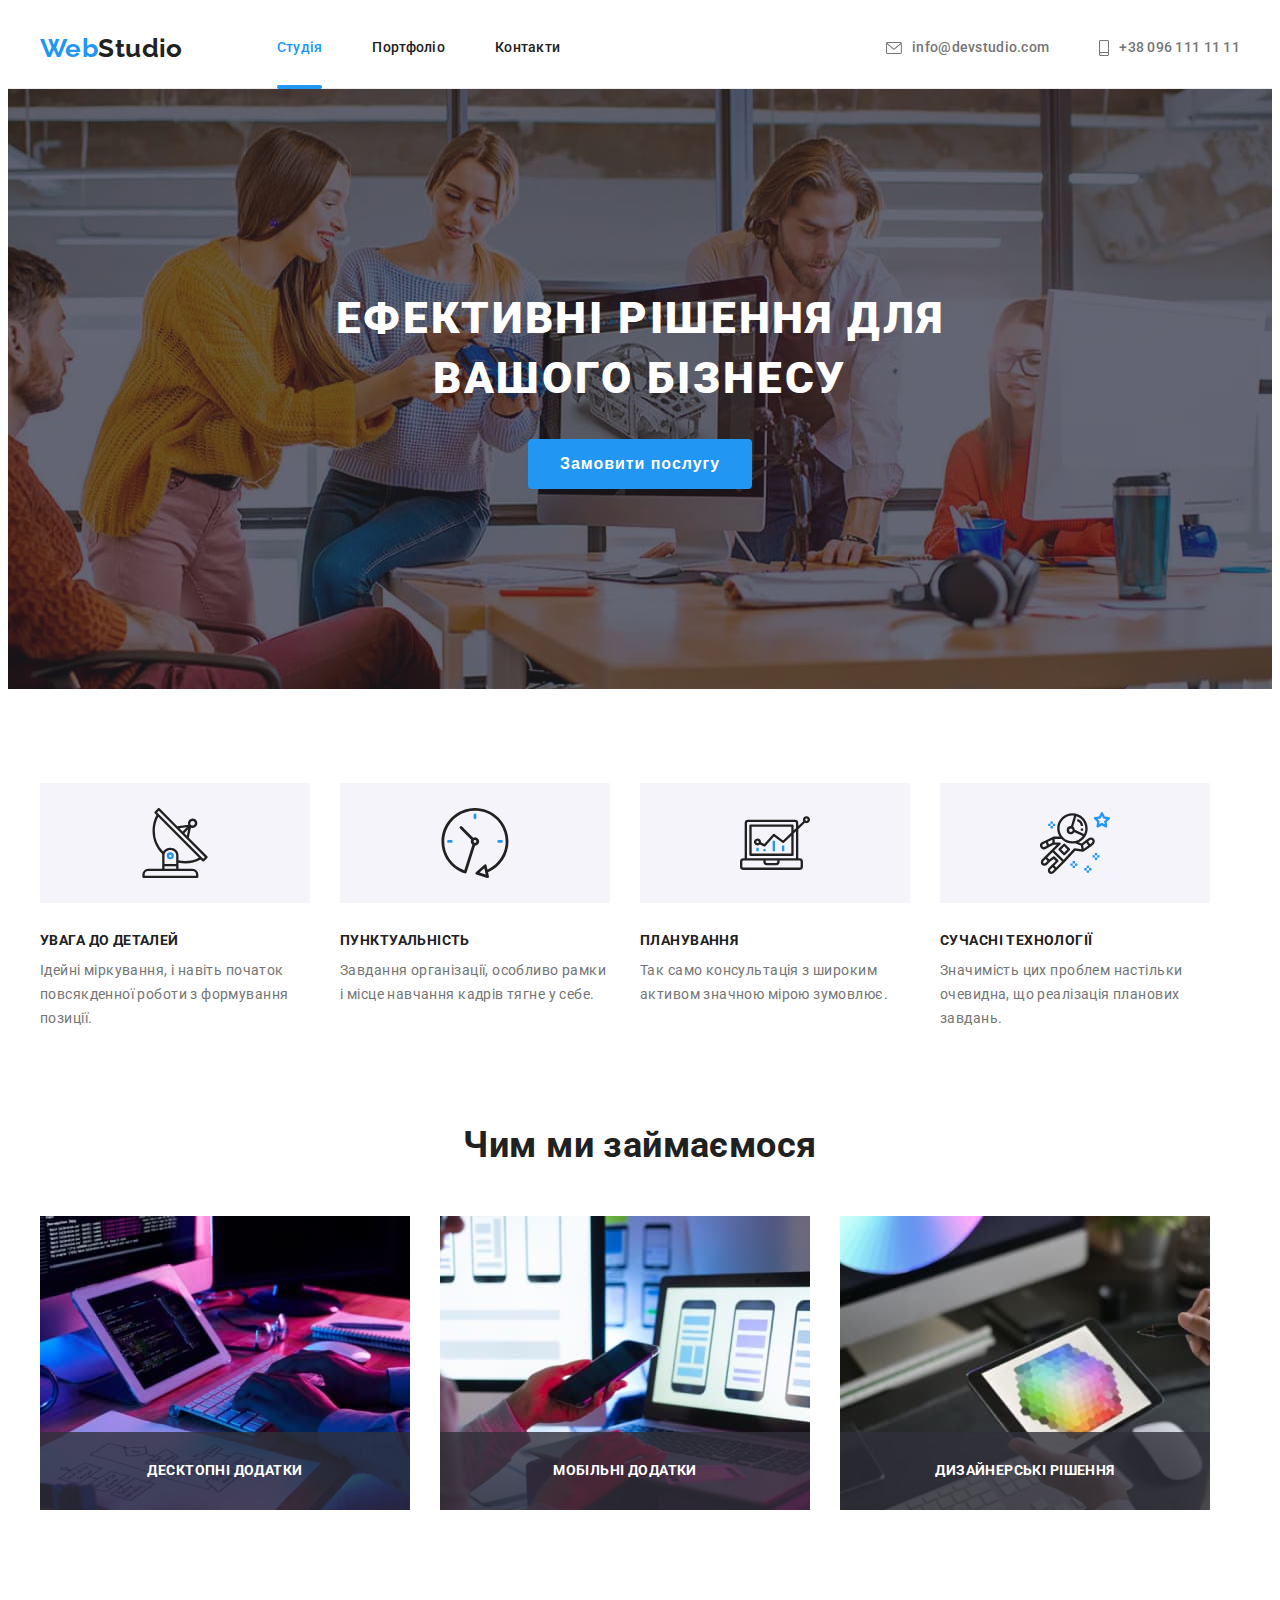
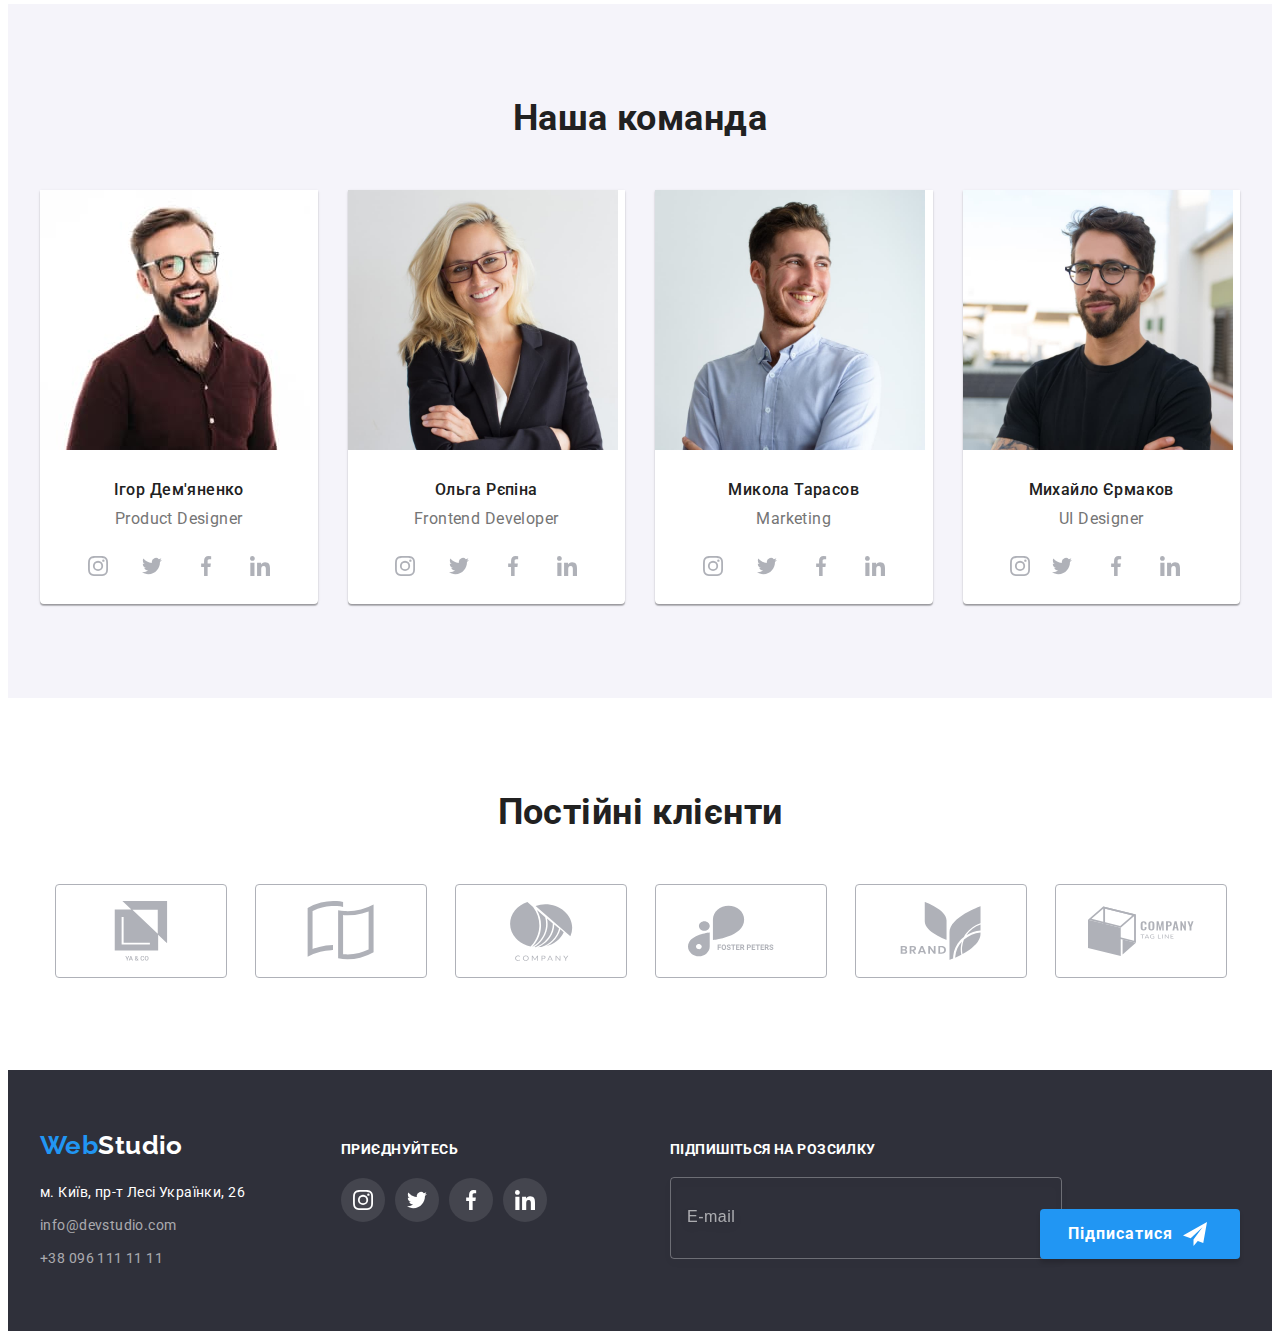
==== commit 8426c541: "command social" ====
--- a/index.html
+++ b/index.html
@@ -144,40 +144,40 @@
         </div>
       </section>
       <!------ Command ------>
-      <section class="section command">
+      <section class="section card">
         <div class="container">
-          <h2 class="section__title command__title">Наша команда</h2>
-          <ul class="command__list list">
-            <li class="command__item">
+          <h2 class="section__title">Наша команда</h2>
+          <ul class="card-list list">
+            <li class="card-list__item">
               <img src="./images/faces/img1.jpg" alt="1 член команди" width="270" />
               <div class="user">
-                <h3 class="command__member">Ігор Дем'яненко</h3>
-                <p lang="en" class="command__position">Product Designer</p>
-                <ul class="command-soc-list list">
-                  <li class="command-soc-items">
-                    <a href="#" class="command-soc-link link">
-                      <svg width="20" height="20" class="command-soc-icons">
+                <h3 class="card-list__name">Ігор Дем'яненко</h3>
+                <p lang="en" class="card-list__position">Product Designer</p>
+                <ul class="social list">
+                  <li class="social__items">
+                    <a href="#" class="social__link link">
+                      <svg width="20" height="20" class="social__icons">
                         <use href="./images/icons.svg#icon-instagram"></use>
                       </svg>
                     </a>
                   </li>
-                  <li class="command-soc-items">
-                    <a href="#" class="command-soc-link link">
-                      <svg width="20" height="20" class="command-soc-icons">
+                  <li class="social__items">
+                    <a href="#" class="social__link link">
+                      <svg width="20" height="20" class="social__icons">
                         <use href="./images/icons.svg#icon-twitter"></use>
                       </svg>
                     </a>
                   </li>
-                  <li class="command-soc-items">
-                    <a href="#" class="command-soc-link link">
-                      <svg width="20" height="20" class="command-soc-icons">
+                  <li class="social__items">
+                    <a href="#" class="social__link link">
+                      <svg width="20" height="20" class="social__icons">
                         <use href="./images/icons.svg#icon-facebook"></use>
                       </svg>
                     </a>
                   </li>
-                  <li class="command-soc-items">
-                    <a href="#" class="command-soc-link link">
-                      <svg width="20" height="20" class="command-soc-icons">
+                  <li class="social__items">
+                    <a href="#" class="social__link link">
+                      <svg width="20" height="20" class="csocial__icons">
                         <use href="./images/icons.svg#icon-linkedin"></use>
                       </svg>
                     </a>
@@ -185,37 +185,37 @@
                 </ul>
               </div>
             </li>
-            <li class="command__item">
+            <li class="card-list__item">
               <img src="./images/faces/img2.jpg" alt="2 член команди" width="270" />
               <div class="user">
-                <h3 class="command__member">Ольга Рєпіна</h3>
-                <p lang="en" class="command__position">Frontend Developer</p>
-
-                <ul class="command-soc-list list">
-                  <li class="command-soc-items">
-                    <a href="#" class="command-soc-link link">
-                      <svg width="20" height="20" class="command-soc-icons">
+                <h3 class="card-list__name">Ольга Рєпіна</h3>
+                <p lang="en" class="card-list__position">Frontend Developer</p>
+
+                <ul class="social list">
+                  <li class="social__items">
+                    <a href="#" class="social__link link">
+                      <svg width="20" height="20" class="social__icons">
                         <use href="./images/icons.svg#icon-instagram"></use>
                       </svg>
                     </a>
                   </li>
-                  <li class="command-soc-items">
-                    <a href="#" class="command-soc-link link">
-                      <svg width="20" height="20" class="command-soc-icons">
+                  <li class="social__items">
+                    <a href="#" class="social__link link">
+                      <svg width="20" height="20" class="social__icons">
                         <use href="./images/icons.svg#icon-twitter"></use>
                       </svg>
                     </a>
                   </li>
-                  <li class="command-soc-items">
-                    <a href="#" class="command-soc-link link">
-                      <svg width="20" height="20" class="command-soc-icons">
+                  <li class="social__items">
+                    <a href="#" class="social__link link">
+                      <svg width="20" height="20" class="social__icons">
                         <use href="./images/icons.svg#icon-facebook"></use>
                       </svg>
                     </a>
                   </li>
-                  <li class="command-soc-items">
-                    <a href="#" class="command-soc-link link">
-                      <svg width="20" height="20" class="command-soc-icons">
+                  <li class="social__items">
+                    <a href="#" class="social__link link">
+                      <svg width="20" height="20" class="social__icons">
                         <use href="./images/icons.svg#icon-linkedin"></use>
                       </svg>
                     </a>
@@ -223,37 +223,37 @@
                 </ul>
               </div>
             </li>
-            <li class="command__item">
+            <li class="card-list__item">
               <img src="./images/faces/img3.jpg" alt="3 член команди" width="270" />
               <div class="user">
-                <h3 class="command__member">Микола Тарасов</h3>
-                <p lang="en" class="command__position">Marketing</p>
-
-                <ul class="command-soc-list list">
-                  <li class="command-soc-items">
-                    <a href="#" class="command-soc-link link">
-                      <svg width="20" height="20" class="command-soc-icons">
+                <h3 class="card-list__name">Микола Тарасов</h3>
+                <p lang="en" class="card-list__position">Marketing</p>
+
+                <ul class="social list">
+                  <li class="social__items">
+                    <a href="#" class="social__link link">
+                      <svg width="20" height="20" class="social__icons">
                         <use href="./images/icons.svg#icon-instagram"></use>
                       </svg>
                     </a>
                   </li>
-                  <li class="command-soc-items">
-                    <a href="#" class="command-soc-link link">
-                      <svg width="20" height="20" class="command-soc-icons">
+                  <li class="social__items">
+                    <a href="#" class="social__link link">
+                      <svg width="20" height="20" class="social__icons">
                         <use href="./images/icons.svg#icon-twitter"></use>
                       </svg>
                     </a>
                   </li>
-                  <li class="command-soc-items">
-                    <a href="#" class="command-soc-link link">
-                      <svg width="20" height="20" class="command-soc-icons">
+                  <li class="social__items">
+                    <a href="#" class="social__link link">
+                      <svg width="20" height="20" class="social__icons">
                         <use href="./images/icons.svg#icon-facebook"></use>
                       </svg>
                     </a>
                   </li>
-                  <li class="command-soc-items">
-                    <a href="#" class="command-soc-link link">
-                      <svg width="20" height="20" class="command-soc-icons">
+                  <li class="social__items">
+                    <a href="#" class="social__link link">
+                      <svg width="20" height="20" class="social__icons">
                         <use href="./images/icons.svg#icon-linkedin"></use>
                       </svg>
                     </a>
@@ -261,36 +261,36 @@
                 </ul>
               </div>
             </li>
-            <li class="command__item">
+            <li class="card-list__item">
               <img src="./images/faces/img4.jpg" alt="4 член команди" width="270" />
               <div class="user">
-                <h3 class="command__member">Михайло Єрмаков</h3>
-                <p lang="en" class="command__position">UI Designer</p>
-
-                <ul class="command-soc-list list">
-                  <li class="command-soc-items">
-                    <a href="#" class="command-soc-link link">
-                      <svg width="20" height="20" class="command-soc-icons">
+                <h3 class="card-list__name">Михайло Єрмаков</h3>
+                <p lang="en" class="card-list__position">UI Designer</p>
+
+                <ul class="social list">
+                  <li class="csocial__items">
+                    <a href="#" class="social__link link">
+                      <svg width="20" height="20" class="social__icons">
                         <use href="./images/icons.svg#icon-instagram"></use>
                       </svg>
                     </a>
                   </li>
-                  <li class="command-soc-items">
-                    <a href="#" class="command-soc-link link">
-                      <svg width="20" height="20" class="command-soc-icons">
+                  <li class="social__items">
+                    <a href="#" class="social__link link">
+                      <svg width="20" height="20" class="social__icons">
                         <use href="./images/icons.svg#icon-twitter"></use>
                       </svg>
                     </a>
                   </li>
-                  <li class="command-soc-items">
-                    <a href="#" class="command-soc-link link">
-                      <svg width="20" height="20" class="command-soc-icons">
+                  <li class="social__items">
+                    <a href="#" class="social__link link">
+                      <svg width="20" height="20" class="social__icons">
                         <use href="./images/icons.svg#icon-facebook"></use>
                       </svg>
                     </a>
                   </li>
-                  <li class="command-soc-items">
-                    <a href="#" class="command-soc-link link">
+                  <li class="social__items">
+                    <a href="#" class="social__link link">
                       <svg width="20" height="20" class="command-soc-icons">
                         <use href="./images/icons.svg#icon-linkedin"></use>
                       </svg>
--- a/css/main.min.css
+++ b/css/main.min.css
@@ -1 +1 @@
-p,h1,h2,h3,h4,h5,h6{margin:0px}ul{margin:0px}.list{margin:0px;padding:0px;list-style:none}.link{text-decoration:none;color:inherit}img{display:block;max-width:100%;height:auto}body{color:var(--primary-text-color);background-color:var(--main-background-color);font-family:"Roboto","Raleway",sans-serif;font-size:14px;line-height:1.71;letter-spacing:.03em}:root{--primary-text-color: #212121;--secondary-text-color: #ffffff;--third-text-color: #afb1b8;--accent-color: #2196f3;--text-color: #757575;--main-background-color: #ffffff;--secondary-background-color: #2f303a;--third-background-color: #f5f4fa;--label-background-color: rgba(47, 48, 58, 0.8);--border-color: #eeeeee;--info-color: rgba(255, 255, 255, 0.6);--cubic-bezier: 250ms cubic-bezier(0.4, 0, 0.2, 1);--main-padding: 94px}.visually-hidden{position:absolute;width:1px;height:1px;margin:-1px;border:0;padding:0;white-space:nowrap;overflow:hidden}.header{border-bottom:1px solid #ececec}.header .container{display:flex;align-items:center}.header-contact{margin-left:auto}.contact__list{display:flex;gap:50px}.contact__link{color:var(--text-color);text-decoration:none;font-weight:500;line-height:1.14;letter-spacing:.02em;display:flex;padding:32px 0;align-items:center;transition:color var(--cubic-bezier)}.contact__link:hover,.contact__link:focus{color:var(--accent-color)}.contact__icons{fill:currentColor;margin-right:10px}.logo{color:var(--accent-color);text-decoration:none;font-family:"Raleway";font-weight:700;font-size:26px;line-height:1.19}.header-logo{display:flex;margin-right:94px}.logo-part{color:var(--primary-text-color);text-decoration:none}.logo-part--secondary-color{color:var(--secondary-text-color)}.footer-logo{display:block;margin-bottom:20px}.navigation{display:flex;align-items:center}.site-nav__list{display:flex}.site-nav__list>li:not(:last-child){margin-right:50px}.site-nav__link{font-weight:500;line-height:1.14;letter-spacing:.02em;display:block;padding:32px 0;transition:color var(--cubic-bezier)}.site-nav__link:hover,.site-nav__link:focus{color:var(--accent-color)}.current{color:var(--accent-color);position:relative}.current::after{content:"";position:absolute;bottom:-1px;right:0;width:100%;height:4px;background-color:var(--accent-color);border-radius:2px}.container{width:1200px;padding:0px 15px;margin:0 auto}.section{padding:var(--main-padding) 0}.section__link{font-weight:500;line-height:1.14;letter-spacing:.02em}.section__title{font-size:36px;line-height:1.16;text-align:center;margin-bottom:50px}.buttons-list{list-style:none;display:flex;justify-content:center;padding:0;margin-bottom:50px;gap:8px}.btn{border-radius:4px;border:none;padding:6px 22px;color:var(--primary-text-color);background:var(--third-background-color);cursor:pointer;font-size:16px;line-height:1.62;font-weight:500;font-family:inherit;transition:color var(--cubic-bezier),background var(--cubic-bezier),box-shadow var(--cubic-bezier)}.btn:hover,.btn:focus{color:var(--secondary-text-color);background:var(--accent-color);box-shadow:0px 3px 1px rgba(0,0,0,.1),0px 1px 2px rgba(0,0,0,.08),0px 2px 2px rgba(0,0,0,.12)}.hero{background-color:var(--secondary-background-color);padding:200px 0}.hero__title{color:var(--secondary-text-color);font-weight:900;font-size:44px;line-height:1.36;text-align:center;letter-spacing:.06em;text-transform:uppercase;display:block;margin:0 auto;max-width:696px;margin-bottom:30px}.hero__btn{border:none;color:var(--secondary-text-color);background-color:var(--accent-color);font-weight:700;font-size:16px;line-height:1.88;letter-spacing:.06em;border-radius:4px;cursor:pointer;display:block;margin:0 auto;padding:10px 32px}.overlay{background:#c4c4c4;max-width:1600px;margin-left:auto;margin-right:auto;background-image:linear-gradient(to right, rgba(47, 48, 58, 0.4), rgba(47, 48, 58, 0.4)),url(../images/overlay.jpg);background-size:cover;background-position:center;background-repeat:no-repeat}.feature__list{display:flex}.feature__item:not(:last-child){margin-right:30px}.feature__icon{background-color:var(--third-background-color);width:270px;height:120px;margin-bottom:30px;display:flex;justify-content:center;align-items:center}.feature__title{font-size:14px;line-height:1.14;text-transform:uppercase;margin-bottom:10px}.feature__text{color:var(--text-color);max-width:270px}.work{padding-top:0px}.work-list{display:flex}.work-list>li:not(:last-child){margin-right:30px}.work-list__box{position:relative}.work-list__label{position:absolute;bottom:0;padding-top:27px;padding-bottom:27px;width:100%;font-weight:700;font-size:14px;line-height:1,14;text-align:center;letter-spacing:.03em;text-transform:uppercase;color:#fff;background-color:var(--label-background-color)}.command{background-color:#f5f4fa}.command__member{font-weight:500;font-size:16px;line-height:1.19;text-align:center;margin-bottom:10px}.command__position{color:var(--text-color);font-size:16px;line-height:1.19;text-align:center;margin-bottom:16px}.command__item{background-color:var(--main-background-color);flex-basis:calc((100% - 60px)/3);box-shadow:0px 1px 3px rgba(0,0,0,.12),0px 1px 1px rgba(0,0,0,.14),0px 2px 1px rgba(0,0,0,.2);border-radius:0px 0px 4px 4px}.user{padding-top:30px;padding-bottom:16px}.command-soc-list{display:flex;justify-content:center;align-items:center;gap:10px}.command-soc-items{width:44px;height:44px}.command-soc-link{fill:#afb1b8;width:100%;height:100%;border-radius:50%;background-color:var(--secondary-text-color);display:flex;justify-content:center;align-items:center;transition:background-color var(--cubic-bezier),fill var(--cubic-bezier)}.command-soc-link:hover,.command-soc-link:focus{background-color:var(--accent-color);fill:var(--secondary-text-color)}.command__list{display:flex}.command__list>li:not(:last-child){margin-right:30px}.clients{background-color:var(--main-background-color)}.clients__list{display:flex;justify-content:center;align-items:center;gap:30px}.clients__item{width:170px;height:92px}.clients__link{width:100%;height:100%;display:flex;justify-content:center;align-items:center;fill:var(--third-text-color);border:1px solid var(--third-text-color);border-radius:4px;transition:border-color var(--cubic-bezier),fill var(--cubic-bezier)}.clients__link:hover,.clients__link:focus,.clients__link:hover .clients-icons,.clients__link:focus .clients-icons{border-color:var(--accent-color);fill:var(--accent-color)}.footer{background:var(--secondary-background-color);padding:60px 0}.container-position{display:flex;align-items:baseline}.position{justify-content:center;align-items:center;min-width:231px;margin-right:70px}.address{font-style:normal}.address__list{display:flex;flex-direction:column;gap:9px}.address__location{color:var(--secondary-text-color);text-decoration:none}.footer-contact{color:var(--info-color);text-decoration:none;transition:color var(--cubic-bezier)}.footer-contact:hover,.footer-contact:focus{color:var(--accent-color)}.social-title{font-size:14px;line-height:1.14;text-transform:uppercase;color:var(--secondary-text-color);margin-bottom:20px}.social-list{display:flex;gap:10px}.social-items{width:44px;height:44px;background-color:rgba(255,255,255,.1);border-radius:50%}.social-link{width:100%;height:100%;border-radius:50%;display:flex;justify-content:center;align-items:center;margin-top:72px 0;transition:background-color var(--cubic-bezier)}.social-link:hover,.social-link:focus{background-color:var(--accent-color)}.social-icons{fill:var(--secondary-text-color)}.footer-subscribe{margin-right:0;margin-left:auto}.subscribe__form{position:relative;display:inline-flex;flex-direction:column;min-width:570px}.subscribe__field{display:flex;flex-direction:column}.subscribe__label{margin-bottom:20px;font-size:14px;line-height:1.15;letter-spacing:.03em;text-transform:uppercase;color:var(--secondary-text-color)}.subscribe__input{display:block;padding:15px 16px;margin-right:12px;max-width:358px;min-height:50px;background-color:rgba(0,0,0,0);border:1px solid rgba(255,255,255,.3);filter:drop-shadow(0px 4px 4px rgba(0, 0, 0, 0.15));border-radius:4px;color:var(--secondary-text-color)}.subscribe__input::-moz-placeholder{font-size:16px;line-height:1.25;display:flex;align-items:center;letter-spacing:.03em;color:rgba(255,255,255,.6)}.subscribe__input:-ms-input-placeholder{font-size:16px;line-height:1.25;display:flex;align-items:center;letter-spacing:.03em;color:rgba(255,255,255,.6)}.subscribe__input::placeholder{font-size:16px;line-height:1.25;display:flex;align-items:center;letter-spacing:.03em;color:rgba(255,255,255,.6)}.submit-btn{position:absolute;right:0;bottom:0;width:200px;height:50px;padding:10px 28px;font-family:inherit;font-weight:700;font-size:16px;line-height:1.88;letter-spacing:.06em;align-items:center;text-align:center;cursor:pointer;color:var(--secondary-text-color);background-color:var(--accent-color);box-shadow:0px 4px 4px rgba(0,0,0,.15);border:rgba(0,0,0,0);border-radius:4px;display:flex;transition:background-color var(--cubic-bezier)}.submit-btn:hover,.submit-btn:focus{background-color:blue}.submit-icon{fill:currentColor;margin-left:10px}.backdrop{position:fixed;top:0;left:0;width:100%;height:100%;background-color:rgba(0,0,0,.2);opacity:1;visibility:visible;transition:opacity var(--cubic-bezier),visibility var(--cubic-bezier)}.modal{position:absolute;top:50%;left:50%;transform:translate(-50%, -50%) scale(1) rotate(0);transition:transform var(--cubic-bezier);padding:40px;width:528px;background-color:var(--main-background-color);box-shadow:0px 1px 3px rgba(0,0,0,.12),0px 1px 1px rgba(0,0,0,.14),0px 2px 1px rgba(0,0,0,.2);border-radius:4px}.modal-heading{font-size:20px;line-height:1.15;text-align:center;letter-spacing:.03em;color:var(--primary-text-color);margin-bottom:12px}.backdrop.is-hidden .modal{transform:translate(-50%, -50%) scale(0) rotate(-180deg)}.close-tag{position:absolute;width:30px;height:30px;top:8px;right:8px;border:1px solid rgba(0,0,0,.1);border-radius:50%;display:flex;justify-content:center;align-items:center;background-color:var(--main-background-color);transition:fill var(--cubic-bezier)}.close-tag:hover,.close-tag:focus{fill:var(--accent-color)}.is-hidden{opacity:0;pointer-events:none;visibility:hidden}.modal-input-group{margin-bottom:10px}.modal-input-group label{display:block;margin-bottom:4px}.input-label{display:block;width:100%;bottom:0;font-size:12px;line-height:1.16;letter-spacing:.01em;color:var(--text-color)}.modal-input{display:inline-block;width:100%;height:40px;border:1px solid rgba(33,33,33,.2);border-radius:4px;outline:none;padding-left:42px;transition:border-color var(--cubic-bezier)}.modal-input:focus,.modal-input:focus+.modal-input-icon{border-color:var(--accent-color);fill:var(--accent-color)}.textarea-input{margin-bottom:20px}.modal-text{display:block;width:100%;height:120px;resize:none;padding:12px 16px;border:1px solid rgba(33,33,33,.2);border-radius:4px;outline:none;transition:border-color var(--cubic-bezier)}.modal-text:focus{border-color:var(--accent-color)}.modal-input-wrapper{position:relative}.modal-input-icon{position:absolute;top:50%;left:12px;transform:translateY(-50%);transition:fill var(--cubic-bezier)}.modal-checkbox-group{margin-bottom:30px}.checkbox-link{color:var(--accent-color);margin-left:2px}.checkbox-input{-webkit-appearance:none;-moz-appearance:none;appearance:none;position:absolute;transition:border-color var(--cubic-bezier),background-color var(--cubic-bezier)}.checkbox-input:checked+.icon{border-color:var(--accent-color);background-color:var(--accent-color);background-image:url("../images/icon-check.svg");background-size:contain;background-origin:border-box}.checkbox-label{display:flex;align-items:center;justify-content:center;font-weight:400;color:var(--text-color)}.icon{display:inline-block;width:16px;height:15px;border:2px solid #000;border-radius:4px;margin-right:10px;transition:background-image var(--cubic-bezier)}.modal-submit-btn{width:200px;height:50px;padding:10px 52px;font-weight:700;font-size:16px;line-height:1.88;letter-spacing:.06em;color:var(--secondary-text-color);background-color:var(--accent-color);box-shadow:0px 4px 4px rgba(0,0,0,.15);border:rgba(0,0,0,0);border-radius:4px;cursor:pointer;display:block;margin:0 auto}/*# sourceMappingURL=main.min.css.map */+p,h1,h2,h3,h4,h5,h6{margin:0px}ul{margin:0px}.list{margin:0px;padding:0px;list-style:none}.link{text-decoration:none;color:inherit}img{display:block;max-width:100%;height:auto}body{color:var(--primary-text-color);background-color:var(--main-background-color);font-family:"Roboto","Raleway",sans-serif;font-size:14px;line-height:1.71;letter-spacing:.03em}:root{--primary-text-color: #212121;--secondary-text-color: #ffffff;--third-text-color: #afb1b8;--accent-color: #2196f3;--text-color: #757575;--main-background-color: #ffffff;--secondary-background-color: #2f303a;--third-background-color: #f5f4fa;--label-background-color: rgba(47, 48, 58, 0.8);--border-color: #eeeeee;--info-color: rgba(255, 255, 255, 0.6);--cubic-bezier: 250ms cubic-bezier(0.4, 0, 0.2, 1);--main-padding: 94px}.visually-hidden{position:absolute;width:1px;height:1px;margin:-1px;border:0;padding:0;white-space:nowrap;overflow:hidden}.header{border-bottom:1px solid #ececec}.header .container{display:flex;align-items:center}.header-contact{margin-left:auto}.contact__list{display:flex;gap:50px}.contact__link{color:var(--text-color);text-decoration:none;font-weight:500;line-height:1.14;letter-spacing:.02em;display:flex;padding:32px 0;align-items:center;transition:color var(--cubic-bezier)}.contact__link:hover,.contact__link:focus{color:var(--accent-color)}.contact__icons{fill:currentColor;margin-right:10px}.logo{color:var(--accent-color);text-decoration:none;font-family:"Raleway";font-weight:700;font-size:26px;line-height:1.19}.header-logo{display:flex;margin-right:94px}.logo-part{color:var(--primary-text-color);text-decoration:none}.logo-part--secondary-color{color:var(--secondary-text-color)}.footer-logo{display:block;margin-bottom:20px}.navigation{display:flex;align-items:center}.site-nav__list{display:flex}.site-nav__list>li:not(:last-child){margin-right:50px}.site-nav__link{font-weight:500;line-height:1.14;letter-spacing:.02em;display:block;padding:32px 0;transition:color var(--cubic-bezier)}.site-nav__link:hover,.site-nav__link:focus{color:var(--accent-color)}.current{color:var(--accent-color);position:relative}.current::after{content:"";position:absolute;bottom:-1px;right:0;width:100%;height:4px;background-color:var(--accent-color);border-radius:2px}.container{width:1200px;padding:0px 15px;margin:0 auto}.section{padding:var(--main-padding) 0}.section__link{font-weight:500;line-height:1.14;letter-spacing:.02em}.section__title{font-size:36px;line-height:1.16;text-align:center;margin-bottom:50px}.buttons-list{list-style:none;display:flex;justify-content:center;padding:0;margin-bottom:50px;gap:8px}.btn{border-radius:4px;border:none;padding:6px 22px;color:var(--primary-text-color);background:var(--third-background-color);cursor:pointer;font-size:16px;line-height:1.62;font-weight:500;font-family:inherit;transition:color var(--cubic-bezier),background var(--cubic-bezier),box-shadow var(--cubic-bezier)}.btn:hover,.btn:focus{color:var(--secondary-text-color);background:var(--accent-color);box-shadow:0px 3px 1px rgba(0,0,0,.1),0px 1px 2px rgba(0,0,0,.08),0px 2px 2px rgba(0,0,0,.12)}.hero{background-color:var(--secondary-background-color);padding:200px 0}.hero__title{color:var(--secondary-text-color);font-weight:900;font-size:44px;line-height:1.36;text-align:center;letter-spacing:.06em;text-transform:uppercase;display:block;margin:0 auto;max-width:696px;margin-bottom:30px}.hero__btn{border:none;color:var(--secondary-text-color);background-color:var(--accent-color);font-weight:700;font-size:16px;line-height:1.88;letter-spacing:.06em;border-radius:4px;cursor:pointer;display:block;margin:0 auto;padding:10px 32px}.overlay{background:#c4c4c4;max-width:1600px;margin-left:auto;margin-right:auto;background-image:linear-gradient(to right, rgba(47, 48, 58, 0.4), rgba(47, 48, 58, 0.4)),url(../images/overlay.jpg);background-size:cover;background-position:center;background-repeat:no-repeat}.feature__list{display:flex}.feature__item:not(:last-child){margin-right:30px}.feature__icon{background-color:var(--third-background-color);width:270px;height:120px;margin-bottom:30px;display:flex;justify-content:center;align-items:center}.feature__title{font-size:14px;line-height:1.14;text-transform:uppercase;margin-bottom:10px}.feature__text{color:var(--text-color);max-width:270px}.work{padding-top:0px}.work-list{display:flex}.work-list>li:not(:last-child){margin-right:30px}.work-list__box{position:relative}.work-list__label{position:absolute;bottom:0;padding-top:27px;padding-bottom:27px;width:100%;font-weight:700;font-size:14px;line-height:1,14;text-align:center;letter-spacing:.03em;text-transform:uppercase;color:#fff;background-color:var(--label-background-color)}.card{background-color:#f5f4fa}.card-list{display:flex}.card-list>li:not(:last-child){margin-right:30px}.card-list__item{background-color:var(--main-background-color);flex-basis:calc((100% - 60px)/3);box-shadow:0px 1px 3px rgba(0,0,0,.12),0px 1px 1px rgba(0,0,0,.14),0px 2px 1px rgba(0,0,0,.2);border-radius:0px 0px 4px 4px}.card-list__name{font-weight:500;font-size:16px;line-height:1.19;text-align:center;margin-bottom:10px}.card-list__position{color:var(--text-color);font-size:16px;line-height:1.19;text-align:center;margin-bottom:16px}.user{padding-top:30px;padding-bottom:16px}.social{display:flex;justify-content:center;align-items:center;gap:10px}.social__items{width:44px;height:44px}.social__link{fill:#afb1b8;width:100%;height:100%;border-radius:50%;background-color:var(--secondary-text-color);display:flex;justify-content:center;align-items:center;transition:background-color var(--cubic-bezier),fill var(--cubic-bezier)}.social__link:hover,.social__link:focus{background-color:var(--accent-color);fill:var(--secondary-text-color)}.clients{background-color:var(--main-background-color)}.clients__list{display:flex;justify-content:center;align-items:center;gap:30px}.clients__item{width:170px;height:92px}.clients__link{width:100%;height:100%;display:flex;justify-content:center;align-items:center;fill:var(--third-text-color);border:1px solid var(--third-text-color);border-radius:4px;transition:border-color var(--cubic-bezier),fill var(--cubic-bezier)}.clients__link:hover,.clients__link:focus,.clients__link:hover .clients-icons,.clients__link:focus .clients-icons{border-color:var(--accent-color);fill:var(--accent-color)}.footer{background:var(--secondary-background-color);padding:60px 0}.container-position{display:flex;align-items:baseline}.position{justify-content:center;align-items:center;min-width:231px;margin-right:70px}.address{font-style:normal}.address__list{display:flex;flex-direction:column;gap:9px}.address__location{color:var(--secondary-text-color);text-decoration:none}.footer-contact{color:var(--info-color);text-decoration:none;transition:color var(--cubic-bezier)}.footer-contact:hover,.footer-contact:focus{color:var(--accent-color)}.social-title{font-size:14px;line-height:1.14;text-transform:uppercase;color:var(--secondary-text-color);margin-bottom:20px}.social-list{display:flex;gap:10px}.social-items{width:44px;height:44px;background-color:rgba(255,255,255,.1);border-radius:50%}.social-link{width:100%;height:100%;border-radius:50%;display:flex;justify-content:center;align-items:center;margin-top:72px 0;transition:background-color var(--cubic-bezier)}.social-link:hover,.social-link:focus{background-color:var(--accent-color)}.social-icons{fill:var(--secondary-text-color)}.footer-subscribe{margin-right:0;margin-left:auto}.subscribe__form{position:relative;display:inline-flex;flex-direction:column;min-width:570px}.subscribe__field{display:flex;flex-direction:column}.subscribe__label{margin-bottom:20px;font-size:14px;line-height:1.15;letter-spacing:.03em;text-transform:uppercase;color:var(--secondary-text-color)}.subscribe__input{display:block;padding:15px 16px;margin-right:12px;max-width:358px;min-height:50px;background-color:rgba(0,0,0,0);border:1px solid rgba(255,255,255,.3);filter:drop-shadow(0px 4px 4px rgba(0, 0, 0, 0.15));border-radius:4px;color:var(--secondary-text-color)}.subscribe__input::-moz-placeholder{font-size:16px;line-height:1.25;display:flex;align-items:center;letter-spacing:.03em;color:rgba(255,255,255,.6)}.subscribe__input:-ms-input-placeholder{font-size:16px;line-height:1.25;display:flex;align-items:center;letter-spacing:.03em;color:rgba(255,255,255,.6)}.subscribe__input::placeholder{font-size:16px;line-height:1.25;display:flex;align-items:center;letter-spacing:.03em;color:rgba(255,255,255,.6)}.submit-btn{position:absolute;right:0;bottom:0;width:200px;height:50px;padding:10px 28px;font-family:inherit;font-weight:700;font-size:16px;line-height:1.88;letter-spacing:.06em;align-items:center;text-align:center;cursor:pointer;color:var(--secondary-text-color);background-color:var(--accent-color);box-shadow:0px 4px 4px rgba(0,0,0,.15);border:rgba(0,0,0,0);border-radius:4px;display:flex;transition:background-color var(--cubic-bezier)}.submit-btn:hover,.submit-btn:focus{background-color:blue}.submit-icon{fill:currentColor;margin-left:10px}.backdrop{position:fixed;top:0;left:0;width:100%;height:100%;background-color:rgba(0,0,0,.2);opacity:1;visibility:visible;transition:opacity var(--cubic-bezier),visibility var(--cubic-bezier)}.modal{position:absolute;top:50%;left:50%;transform:translate(-50%, -50%) scale(1) rotate(0);transition:transform var(--cubic-bezier);padding:40px;width:528px;background-color:var(--main-background-color);box-shadow:0px 1px 3px rgba(0,0,0,.12),0px 1px 1px rgba(0,0,0,.14),0px 2px 1px rgba(0,0,0,.2);border-radius:4px}.modal-heading{font-size:20px;line-height:1.15;text-align:center;letter-spacing:.03em;color:var(--primary-text-color);margin-bottom:12px}.backdrop.is-hidden .modal{transform:translate(-50%, -50%) scale(0) rotate(-180deg)}.close-tag{position:absolute;width:30px;height:30px;top:8px;right:8px;border:1px solid rgba(0,0,0,.1);border-radius:50%;display:flex;justify-content:center;align-items:center;background-color:var(--main-background-color);transition:fill var(--cubic-bezier)}.close-tag:hover,.close-tag:focus{fill:var(--accent-color)}.is-hidden{opacity:0;pointer-events:none;visibility:hidden}.modal-input-group{margin-bottom:10px}.modal-input-group label{display:block;margin-bottom:4px}.input-label{display:block;width:100%;bottom:0;font-size:12px;line-height:1.16;letter-spacing:.01em;color:var(--text-color)}.modal-input{display:inline-block;width:100%;height:40px;border:1px solid rgba(33,33,33,.2);border-radius:4px;outline:none;padding-left:42px;transition:border-color var(--cubic-bezier)}.modal-input:focus,.modal-input:focus+.modal-input-icon{border-color:var(--accent-color);fill:var(--accent-color)}.textarea-input{margin-bottom:20px}.modal-text{display:block;width:100%;height:120px;resize:none;padding:12px 16px;border:1px solid rgba(33,33,33,.2);border-radius:4px;outline:none;transition:border-color var(--cubic-bezier)}.modal-text:focus{border-color:var(--accent-color)}.modal-input-wrapper{position:relative}.modal-input-icon{position:absolute;top:50%;left:12px;transform:translateY(-50%);transition:fill var(--cubic-bezier)}.modal-checkbox-group{margin-bottom:30px}.checkbox-link{color:var(--accent-color);margin-left:2px}.checkbox-input{-webkit-appearance:none;-moz-appearance:none;appearance:none;position:absolute;transition:border-color var(--cubic-bezier),background-color var(--cubic-bezier)}.checkbox-input:checked+.icon{border-color:var(--accent-color);background-color:var(--accent-color);background-image:url("../images/icon-check.svg");background-size:contain;background-origin:border-box}.checkbox-label{display:flex;align-items:center;justify-content:center;font-weight:400;color:var(--text-color)}.icon{display:inline-block;width:16px;height:15px;border:2px solid #000;border-radius:4px;margin-right:10px;transition:background-image var(--cubic-bezier)}.modal-submit-btn{width:200px;height:50px;padding:10px 52px;font-weight:700;font-size:16px;line-height:1.88;letter-spacing:.06em;color:var(--secondary-text-color);background-color:var(--accent-color);box-shadow:0px 4px 4px rgba(0,0,0,.15);border:rgba(0,0,0,0);border-radius:4px;cursor:pointer;display:block;margin:0 auto}/*# sourceMappingURL=main.min.css.map */